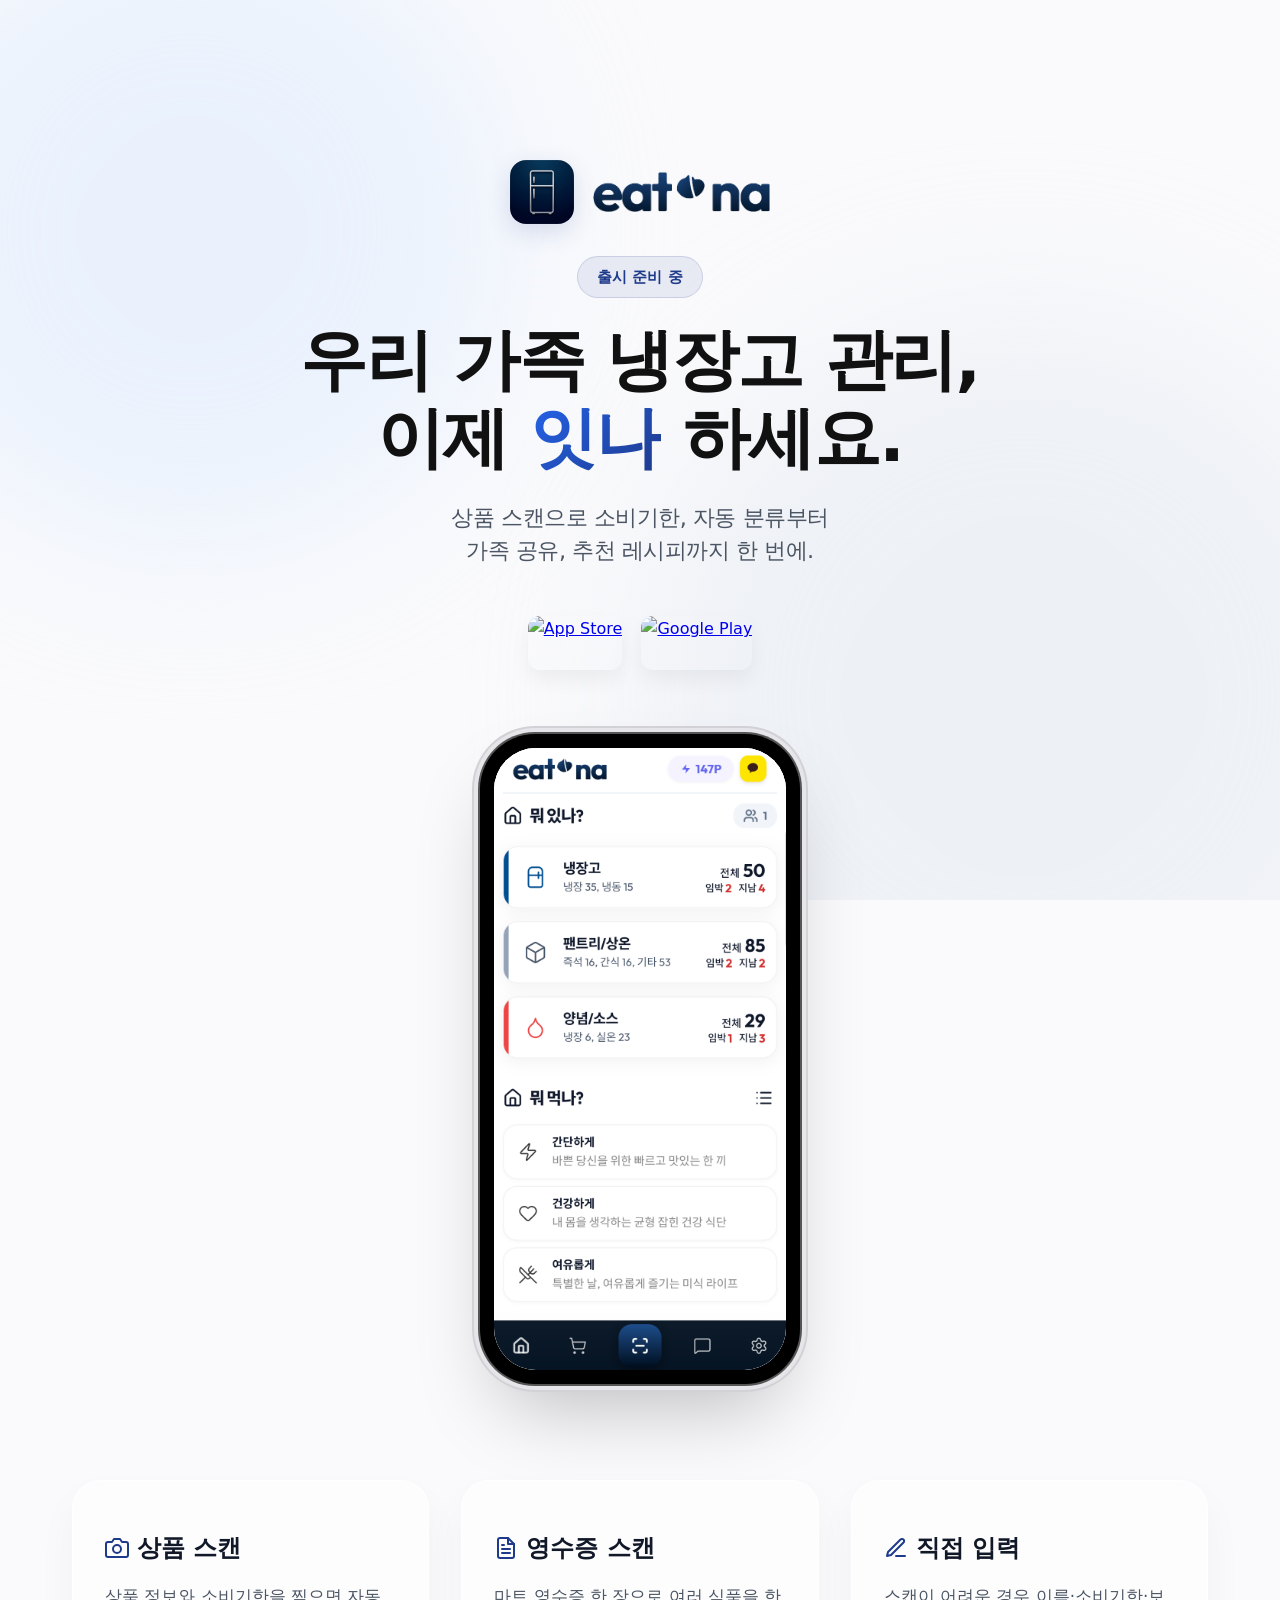
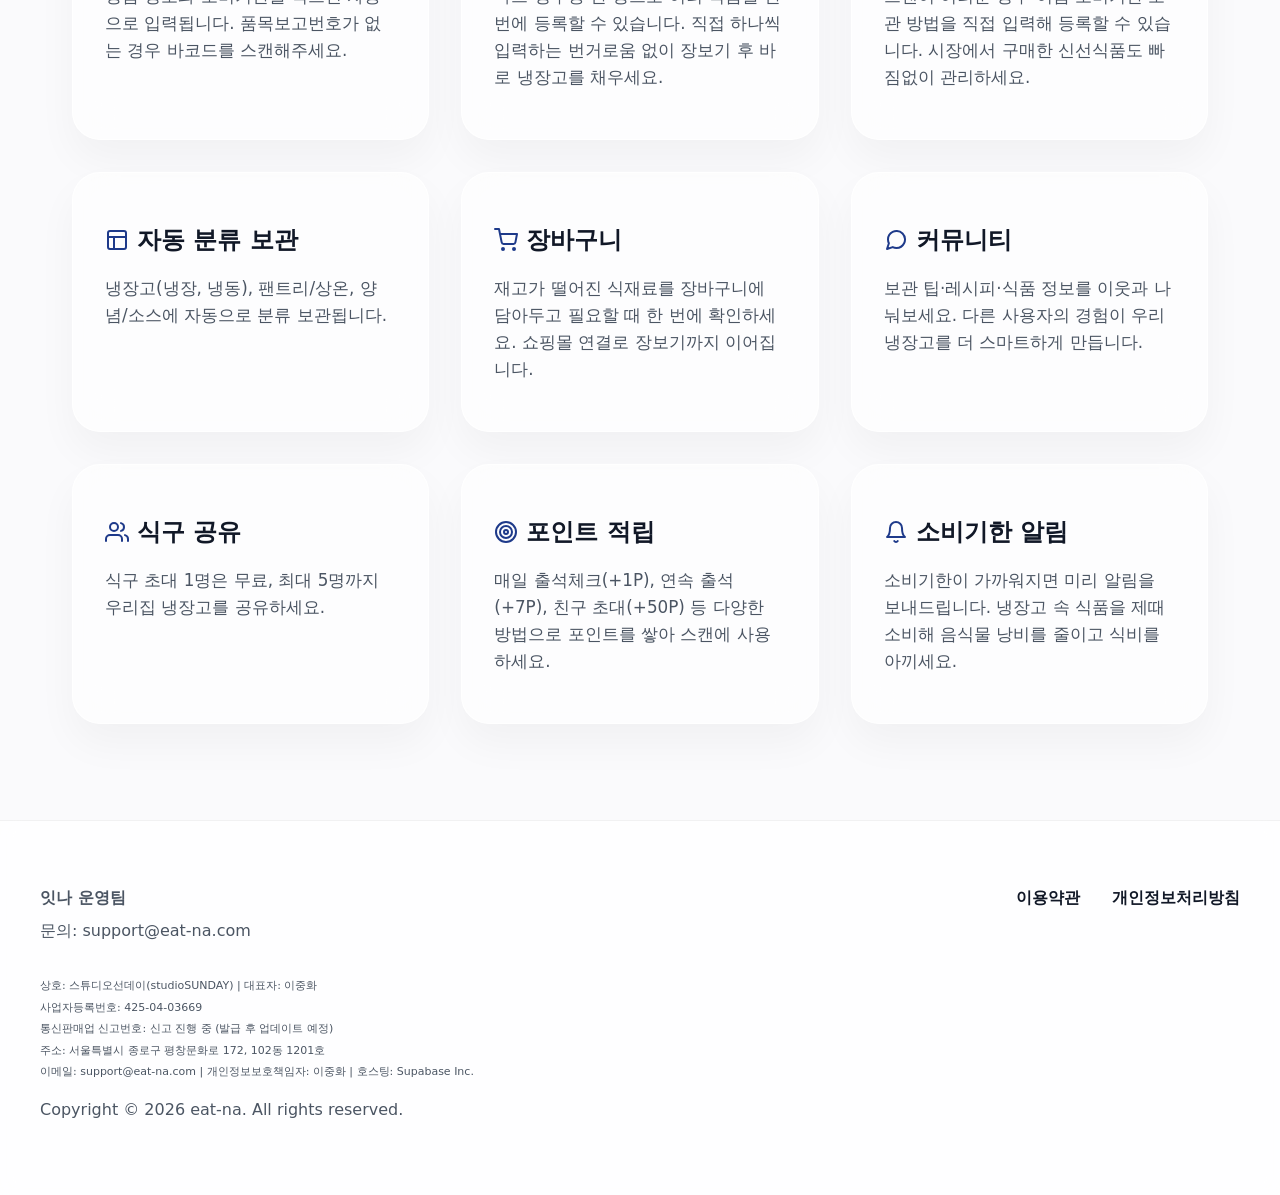
==== index.html @ ce077971 "fix: 포인트 적립 설명 문구 수정 (스캔에 사용하세요)" ====
<!DOCTYPE html>
<html lang="ko">
<head>
    <meta charset="UTF-8">
    <meta name="viewport" content="width=device-width, initial-scale=1.0">
    <title>잇나 (eat-na) - 스마트한 가족 냉장고</title>
    <link rel="stylesheet" href="style.css">
    <link href="https://cdn.jsdelivr.net/gh/orioncactus/pretendard@v1.3.8/dist/web/static/pretendard.css" rel="stylesheet">
</head>
<body>
    <!-- Animated background -->
    <div class="mesh-bg">
        <div class="blob blob-1"></div>
        <div class="blob blob-2"></div>
    </div>
    <main class="hero">
        <div class="hero-content">
            <div class="main-logo-container">
                <img src="assets/logo.png" alt="잇나 로고" class="main-logo">
                <img src="assets/logo_text.png" alt="eat-na" class="main-logo-text">
            </div>
            <span class="badge">출시 준비 중</span>
            <h1 class="title">우리 가족 냉장고 관리,<br>이제 <span class="highlight">잇나</span> 하세요.</h1>
            <p class="subtitle">상품 스캔으로 소비기한, 자동 분류부터<br>가족 공유, 추천 레시피까지 한 번에.</p>
            
            <div class="store-buttons">
                <a href="#" class="store-btn apple" onclick="alert('App Store 출시 준비 중입니다.')">
                    <img src="https://upload.wikimedia.org/wikipedia/commons/3/3c/Download_on_the_App_Store_Badge.svg" alt="App Store">
                </a>
                <a href="#" class="store-btn google" onclick="alert('Google Play 출시 준비 중입니다.')">
                    <img src="https://upload.wikimedia.org/wikipedia/commons/7/78/Google_Play_Store_badge_EN.svg" alt="Google Play">
                </a>
            </div>
        </div>

        <div class="hero-mockup">
            <div class="phone-frame">
                <div class="dynamic-island"></div>
                <div class="screen">
                    <!-- Carousel for intro images -->
                    <div class="carousel">
                        <div class="slide active">
                            <img src="assets/screen1.png" alt="홈페이지" class="mockup-img">
                        </div>
                        <div class="slide">
                            <img src="assets/screen2.png" alt="등록페이지" class="mockup-img">
                        </div>
                        <div class="slide">
                            <img src="assets/screen3.png" alt="일반스캔" class="mockup-img">
                        </div>
                        <div class="slide">
                            <img src="assets/screen4.png" alt="영수증스캔" class="mockup-img">
                        </div>
                        <div class="slide">
                            <img src="assets/screen5.png" alt="직접등록" class="mockup-img">
                        </div>
                        <div class="slide">
                            <img src="assets/screen6.png" alt="냉장고" class="mockup-img">
                        </div>
                        <div class="slide">
                            <img src="assets/screen7.png" alt="팬트리상온" class="mockup-img">
                        </div>
                        <div class="slide">
                            <img src="assets/screen8.png" alt="양념소스" class="mockup-img">
                        </div>
                        <div class="slide">
                            <img src="assets/screen9.png" alt="장바구니" class="mockup-img">
                        </div>
                        <div class="slide">
                            <img src="assets/screen10.png" alt="커뮤니티" class="mockup-img">
                        </div>
                        <div class="slide">
                            <img src="assets/screen11.png" alt="설정페이지" class="mockup-img">
                        </div>
                        <div class="slide">
                            <img src="assets/screen12.png" alt="포인트충전소" class="mockup-img">
                        </div>
                        <div class="slide">
                            <img src="assets/screen13.png" alt="식구공유" class="mockup-img">
                        </div>
                    </div>
                </div>
            </div>
        </div>
    </main>

    <section class="features">
        <!-- Row 1 -->
        <div class="feature-card">
            <h3><svg class="feature-icon" width="28" height="28" viewBox="0 0 24 24" fill="none" stroke="currentColor" stroke-width="2" stroke-linecap="round" stroke-linejoin="round"><path d="M23 19a2 2 0 0 1-2 2H3a2 2 0 0 1-2-2V8a2 2 0 0 1 2-2h4l2-3h6l2 3h4a2 2 0 0 1 2 2z"/><circle cx="12" cy="13" r="4"/></svg> 상품 스캔</h3>
            <p>상품 정보와 소비기한을 찍으면 자동으로 입력됩니다. 품목보고번호가 없는 경우 바코드를 스캔해주세요.</p>
        </div>
        <div class="feature-card">
            <h3><svg class="feature-icon" width="28" height="28" viewBox="0 0 24 24" fill="none" stroke="currentColor" stroke-width="2" stroke-linecap="round" stroke-linejoin="round"><path d="M14 2H6a2 2 0 0 0-2 2v16a2 2 0 0 0 2 2h12a2 2 0 0 0 2-2V8z"/><polyline points="14 2 14 8 20 8"/><line x1="16" y1="13" x2="8" y2="13"/><line x1="16" y1="17" x2="8" y2="17"/><polyline points="10 9 9 9 8 9"/></svg> 영수증 스캔</h3>
            <p>마트 영수증 한 장으로 여러 식품을 한 번에 등록할 수 있습니다. 직접 하나씩 입력하는 번거로움 없이 장보기 후 바로 냉장고를 채우세요.</p>
        </div>
        <div class="feature-card">
            <h3><svg class="feature-icon" width="28" height="28" viewBox="0 0 24 24" fill="none" stroke="currentColor" stroke-width="2" stroke-linecap="round" stroke-linejoin="round"><path d="M12 20h9"/><path d="M16.5 3.5a2.121 2.121 0 0 1 3 3L7 19l-4 1 1-4L16.5 3.5z"/></svg> 직접 입력</h3>
            <p>스캔이 어려운 경우 이름·소비기한·보관 방법을 직접 입력해 등록할 수 있습니다. 시장에서 구매한 신선식품도 빠짐없이 관리하세요.</p>
        </div>
        <!-- Row 2 -->
        <div class="feature-card">
            <h3><svg class="feature-icon" width="28" height="28" viewBox="0 0 24 24" fill="none" stroke="currentColor" stroke-width="2" stroke-linecap="round" stroke-linejoin="round"><rect x="3" y="3" width="18" height="18" rx="2" ry="2"/><line x1="3" y1="9" x2="21" y2="9"/><line x1="9" y1="21" x2="9" y2="9"/></svg> 자동 분류 보관</h3>
            <p>냉장고(냉장, 냉동), 팬트리/상온, 양념/소스에 자동으로 분류 보관됩니다.</p>
        </div>
        <div class="feature-card">
            <h3><svg class="feature-icon" width="28" height="28" viewBox="0 0 24 24" fill="none" stroke="currentColor" stroke-width="2" stroke-linecap="round" stroke-linejoin="round"><circle cx="9" cy="21" r="1"/><circle cx="20" cy="21" r="1"/><path d="M1 1h4l2.68 13.39a2 2 0 0 0 2 1.61h9.72a2 2 0 0 0 2-1.61L23 6H6"/></svg> 장바구니</h3>
            <p>재고가 떨어진 식재료를 장바구니에 담아두고 필요할 때 한 번에 확인하세요. 쇼핑몰 연결로 장보기까지 이어집니다.</p>
        </div>
        <div class="feature-card">
            <h3><svg class="feature-icon" width="28" height="28" viewBox="0 0 24 24" fill="none" stroke="currentColor" stroke-width="2" stroke-linecap="round" stroke-linejoin="round"><path d="M21 11.5a8.38 8.38 0 0 1-.9 3.8 8.5 8.5 0 0 1-7.6 4.7 8.38 8.38 0 0 1-3.8-.9L3 21l1.9-5.7a8.38 8.38 0 0 1-.9-3.8 8.5 8.5 0 0 1 4.7-7.6 8.38 8.38 0 0 1 3.8-.9h.5a8.48 8.48 0 0 1 8 8v.5z"/></svg> 커뮤니티</h3>
            <p>보관 팁·레시피·식품 정보를 이웃과 나눠보세요. 다른 사용자의 경험이 우리 냉장고를 더 스마트하게 만듭니다.</p>
        </div>
        <!-- Row 3 -->
        <div class="feature-card">
            <h3><svg class="feature-icon" width="28" height="28" viewBox="0 0 24 24" fill="none" stroke="currentColor" stroke-width="2" stroke-linecap="round" stroke-linejoin="round"><path d="M17 21v-2a4 4 0 0 0-4-4H5a4 4 0 0 0-4 4v2"/><circle cx="9" cy="7" r="4"/><path d="M23 21v-2a4 4 0 0 0-3-3.87"/><path d="M16 3.13a4 4 0 0 1 0 7.75"/></svg> 식구 공유</h3>
            <p>식구 초대 1명은 무료, 최대 5명까지 우리집 냉장고를 공유하세요.</p>
        </div>
        <div class="feature-card">
            <h3><svg class="feature-icon" width="28" height="28" viewBox="0 0 24 24" fill="none" stroke="currentColor" stroke-width="2" stroke-linecap="round" stroke-linejoin="round"><circle cx="12" cy="12" r="10"/><circle cx="12" cy="12" r="6"/><circle cx="12" cy="12" r="2"/></svg> 포인트 적립</h3>
            <p>매일 출석체크(+1P), 연속 출석(+7P), 친구 초대(+50P) 등 다양한 방법으로 포인트를 쌓아 스캔에 사용하세요.</p>
        </div>
        <div class="feature-card">
            <h3><svg class="feature-icon" width="28" height="28" viewBox="0 0 24 24" fill="none" stroke="currentColor" stroke-width="2" stroke-linecap="round" stroke-linejoin="round"><path d="M18 8A6 6 0 0 0 6 8c0 7-3 9-3 9h18s-3-2-3-9"/><path d="M13.73 21a2 2 0 0 1-3.46 0"/></svg> 소비기한 알림</h3>
            <p>소비기한이 가까워지면 미리 알림을 보내드립니다. 냉장고 속 식품을 제때 소비해 음식물 낭비를 줄이고 식비를 아끼세요.</p>
        </div>
    </section>


    <footer class="footer">
        <div class="footer-content">
            <div class="footer-info">
                <p><strong>잇나 운영팀</strong></p>
                <p>문의: support@eat-na.com</p>
                <div style="margin-top: 16px; padding-top: 16px; border-top: 1px solid rgba(255,255,255,0.1); font-size: 11px; color: #94a3b8; line-height: 1.6;">
                    <p style="margin: 0 0 4px 0;">상호: 스튜디오선데이(studioSUNDAY) | 대표자: 이중화</p>
                    <p style="margin: 0 0 4px 0;">사업자등록번호: 425-04-03669</p>
                    <!-- TODO_TONGSIN_PANMAE: 통신판매업 신고번호 발급 후 교체 -->
                    <p style="margin: 0 0 4px 0;">통신판매업 신고번호: 신고 진행 중 (발급 후 업데이트 예정)</p>
                    <p style="margin: 0 0 4px 0;">주소: 서울특별시 종로구 평창문화로 172, 102동 1201호</p>
                    <p style="margin: 0;">이메일: support@eat-na.com | 개인정보보호책임자: 이중화 | 호스팅: Supabase Inc.</p>
                </div>
                <p style="margin-top: 16px;">Copyright © 2026 eat-na. All rights reserved.</p>
            </div>
            <div class="footer-links">
                <a href="terms.html">이용약관</a>
                <a href="privacy.html">개인정보처리방침</a>
            </div>
        </div>
    </footer>

    <script>
        // Simple Carousel Logic
        let currentSlide = 0;
        const slides = document.querySelectorAll('.slide');
        
        setInterval(() => {
            slides[currentSlide].classList.remove('active');
            currentSlide = (currentSlide + 1) % slides.length;
            slides[currentSlide].classList.add('active');
        }, 2500);
    </script>
</body>
</html>
---- style.css ----
:root {
    --primary-color: #1E3A8A;
    --primary-gradient: linear-gradient(135deg, #2563EB 0%, #1E3A8A 100%);
    --bg-main: #FAFAFC;
    --text-main: #111827;
    --text-sub: #4B5563;
    --glass-bg: rgba(255, 255, 255, 0.6);
    --glass-border: rgba(255, 255, 255, 0.8);
    --shadow-soft: 0 20px 40px rgba(0, 0, 0, 0.04);
}

* {
    margin: 0;
    padding: 0;
    box-sizing: border-box;
    font-family: 'Pretendard', -apple-system, BlinkMacSystemFont, system-ui, Roboto, sans-serif;
}

body {
    background-color: var(--bg-main);
    color: var(--text-main);
    line-height: 1.6;
    overflow-x: hidden;
}

/* Animated Background Mesh */
.mesh-bg {
    position: fixed;
    top: 0; left: 0; width: 100vw; height: 100vh;
    z-index: -1;
    overflow: hidden;
    background: #FAFAFC;
}
.mesh-bg .blob {
    position: absolute;
    filter: blur(80px);
    opacity: 0.5;
    border-radius: 50%;
    animation: float 10s infinite alternate;
}
.blob-1 { top: -10%; left: -10%; width: 50vw; height: 50vw; background: #DBEAFE; }
.blob-2 { bottom: -20%; right: -10%; width: 60vw; height: 60vw; background: #E2E8F0; animation-delay: -5s; }

@keyframes float {
    0% { transform: translate(0, 0) scale(1); }
    100% { transform: translate(5%, 5%) scale(1.1); }
}

/* Navbar */
.navbar {
    position: absolute;
    top: 2rem;
    left: 2rem;
    z-index: 100;
    display: flex;
    align-items: center;
}
.logo-container {
    display: flex;
    align-items: center;
    gap: 0.8rem;
    max-width: 1200px;
    margin: 0 auto;
}
.logo {
    height: 36px;
    border-radius: 10px;
    box-shadow: 0 4px 12px rgba(30, 58, 138, 0.2);
}
.logo-text-img {
    height: 24px;
    object-fit: contain;
}

/* Main Centered Logo */
.main-logo-container {
    display: flex;
    align-items: center;
    gap: 1.2rem;
    margin-bottom: 2rem;
}
.main-logo {
    height: 64px;
    border-radius: 16px;
    box-shadow: 0 8px 24px rgba(30, 58, 138, 0.15);
}
.main-logo-text {
    height: 40px;
    object-fit: contain;
}

/* Document Pages (Terms, Privacy) */
.doc-container {
    max-width: 800px;
    margin: 6rem auto 3rem;
    padding: 2rem 2.5rem;
    background: #fff;
    border-radius: 24px;
    box-shadow: 0 10px 30px rgba(0, 0, 0, 0.05);
}
.doc-container h1 {
    font-size: 1.8rem;
    margin-bottom: 1rem;
    padding-bottom: 0.6rem;
    border-bottom: 2px solid var(--bg-main);
    color: var(--text-main);
}
.doc-content {
    color: var(--text-sub);
    font-size: 0.95rem;
    line-height: 1.65;
}
.doc-heading {
    font-size: 1.05rem;
    font-weight: 700;
    color: var(--text-main);
    margin-top: 1.2rem;
    margin-bottom: 0.15rem;
}
.doc-line {
    margin: 0.05rem 0;
    line-height: 1.65;
}

/* Hero Section */
.hero {
    max-width: 1200px;
    margin: 10rem auto 6rem;
    padding: 0 2rem;
    display: flex;
    flex-direction: column;
    align-items: center;
    text-align: center;
    gap: 4rem;
}
.hero-content {
    flex: none;
    display: flex;
    flex-direction: column;
    align-items: center;
    animation: slideUpFade 1s cubic-bezier(0.16, 1, 0.3, 1) forwards;
}

.badge {
    background: rgba(30, 58, 138, 0.08);
    color: var(--primary-color);
    padding: 0.5rem 1.2rem;
    border-radius: 30px;
    font-size: 0.95rem;
    font-weight: 700;
    display: inline-block;
    margin-bottom: 1.5rem;
    border: 1px solid rgba(30, 58, 138, 0.15);
}

.title {
    font-size: 4.2rem;
    font-weight: 800;
    line-height: 1.15;
    margin-bottom: 1.5rem;
    letter-spacing: -1.5px;
    color: #111;
    word-break: keep-all;
}

.highlight {
    background: var(--primary-gradient);
    -webkit-background-clip: text;
    -webkit-text-fill-color: transparent;
}

.subtitle {
    font-size: 1.4rem;
    color: var(--text-sub);
    margin-bottom: 3rem;
    line-height: 1.5;
    font-weight: 500;
    letter-spacing: -0.5px;
}

.store-buttons {
    display: flex;
    justify-content: center;
    gap: 1.2rem;
}
.store-btn {
    transition: all 0.3s cubic-bezier(0.16, 1, 0.3, 1);
    border-radius: 12px;
    overflow: hidden;
    box-shadow: 0 10px 20px rgba(0,0,0,0.05);
}
.store-btn img {
    height: 54px;
    display: block;
}
.store-btn:hover {
    transform: translateY(-4px);
    box-shadow: 0 15px 30px rgba(0,0,0,0.1);
}

/* Premium Phone Mockup */
.hero-mockup {
    flex: none;
    display: flex;
    justify-content: center;
    animation: slideUpFade 1.2s cubic-bezier(0.16, 1, 0.3, 1) forwards;
}

.phone-frame {
    width: 320px;
    height: 650px;
    background: #000;
    border-radius: 55px;
    padding: 14px;
    position: relative;
    box-shadow: 
        0 0 0 2px #555,
        0 0 0 6px #e5e5ea,
        0 0 0 8px #d1d1d6,
        0 40px 80px -20px rgba(0, 0, 0, 0.25);
    transition: transform 0.5s ease;
}
.phone-frame:hover {
    transform: scale(1.02);
}

.dynamic-island {
    display: none;
    position: absolute;
    top: 24px;
    left: 50%;
    transform: translateX(-50%);
    width: 100px;
    height: 30px;
    background: #000;
    border-radius: 20px;
    z-index: 20;
}

.screen {
    width: 100%;
    height: 100%;
    background: #fff;
    border-radius: 42px;
    overflow: hidden;
    position: relative;
}

.carousel {
    width: 100%;
    height: 100%;
    position: relative;
}

.slide {
    position: absolute;
    top: 0;
    left: 0;
    width: 100%;
    height: 100%;
    opacity: 0;
    transform: scale(1.05);
    transition: opacity 0.8s ease, transform 0.8s ease;
    background: #fff;
}
.slide.active {
    opacity: 1;
    transform: scale(1);
}
.mockup-img {
    width: 100%;
    height: 100%;
    object-fit: cover;
    object-position: top;
}

/* Features */
.features {
    max-width: 1200px;
    margin: 6rem auto;
    padding: 0 2rem;
    display: grid;
    grid-template-columns: repeat(3, 1fr);
    gap: 2rem;
}
.feature-card {
    background: var(--glass-bg);
    backdrop-filter: blur(20px);
    -webkit-backdrop-filter: blur(20px);
    border: 1px solid var(--glass-border);
    padding: 3rem 2rem;
    border-radius: 28px;
    box-shadow: var(--shadow-soft);
    transition: all 0.4s cubic-bezier(0.16, 1, 0.3, 1);
}
.feature-card:hover {
    transform: translateY(-8px);
    box-shadow: 0 30px 60px rgba(0,0,0,0.08);
    background: rgba(255, 255, 255, 0.9);
}
.feature-card h3 {
    font-size: 1.5rem;
    margin-bottom: 1rem;
    color: var(--text-main);
    font-weight: 700;
    display: flex;
    align-items: center;
    gap: 0.5rem;
}
.feature-icon {
    width: 24px;
    height: 24px;
    color: var(--primary-color);
}
.feature-card p {
    color: var(--text-sub);
    font-size: 1.05rem;
}

/* Footer */
.footer {
    background: rgba(255, 255, 255, 0.8);
    backdrop-filter: blur(10px);
    padding: 4rem 2rem;
    border-top: 1px solid rgba(0,0,0,0.05);
}
.footer-content {
    max-width: 1200px;
    margin: 0 auto;
    display: flex;
    justify-content: space-between;
    align-items: flex-start;
}
.footer-info p {
    color: var(--text-sub);
    margin-bottom: 0.5rem;
}
.footer-links {
    display: flex;
    gap: 2rem;
}
.footer-links a {
    color: var(--text-main);
    text-decoration: none;
    font-weight: 600;
    transition: color 0.2s;
}
.footer-links a:hover { color: var(--primary-color); }

@keyframes slideUpFade {
    0% { opacity: 0; transform: translateY(40px); }
    100% { opacity: 1; transform: translateY(0); }
}

@media (max-width: 900px) {
    .hero { margin-top: 8rem; gap: 3rem; }
    .title { font-size: 3rem; }
    .features { grid-template-columns: 1fr; }
    .footer-content { flex-direction: column; gap: 2rem; }
}
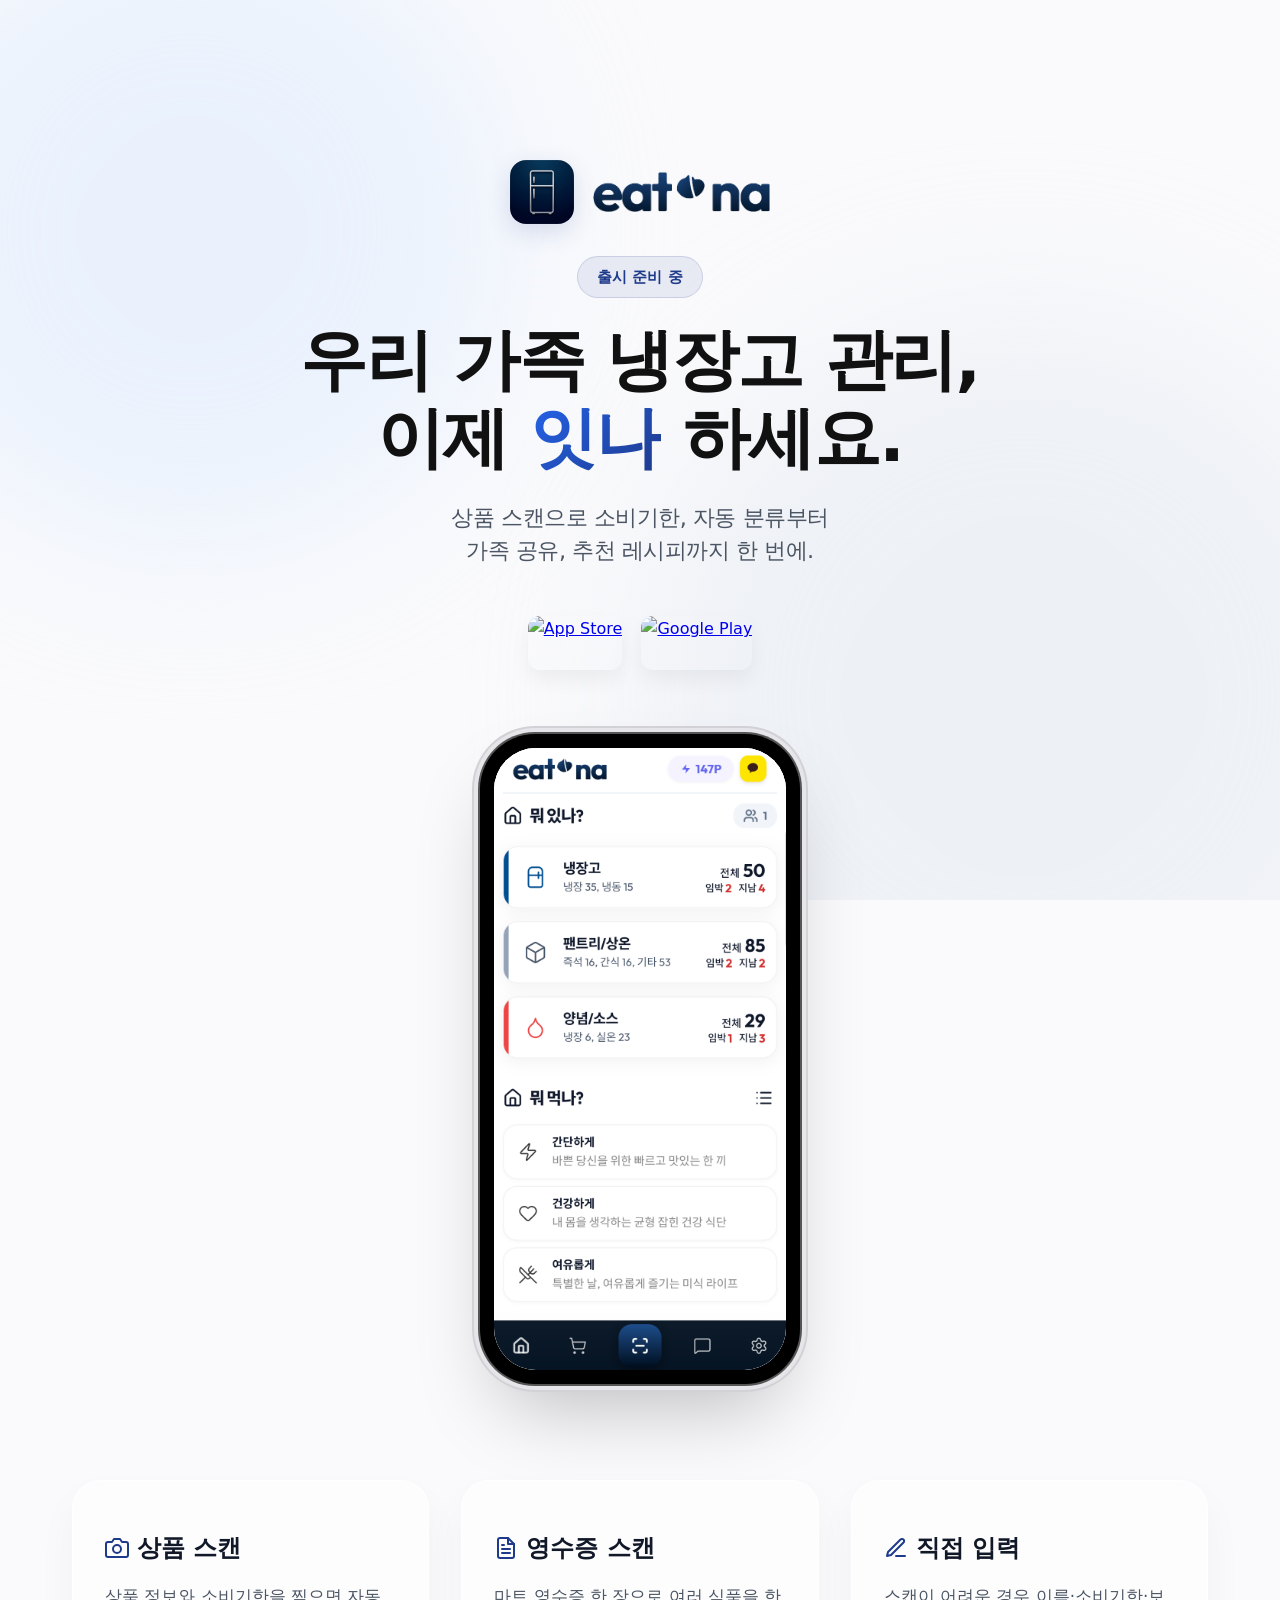
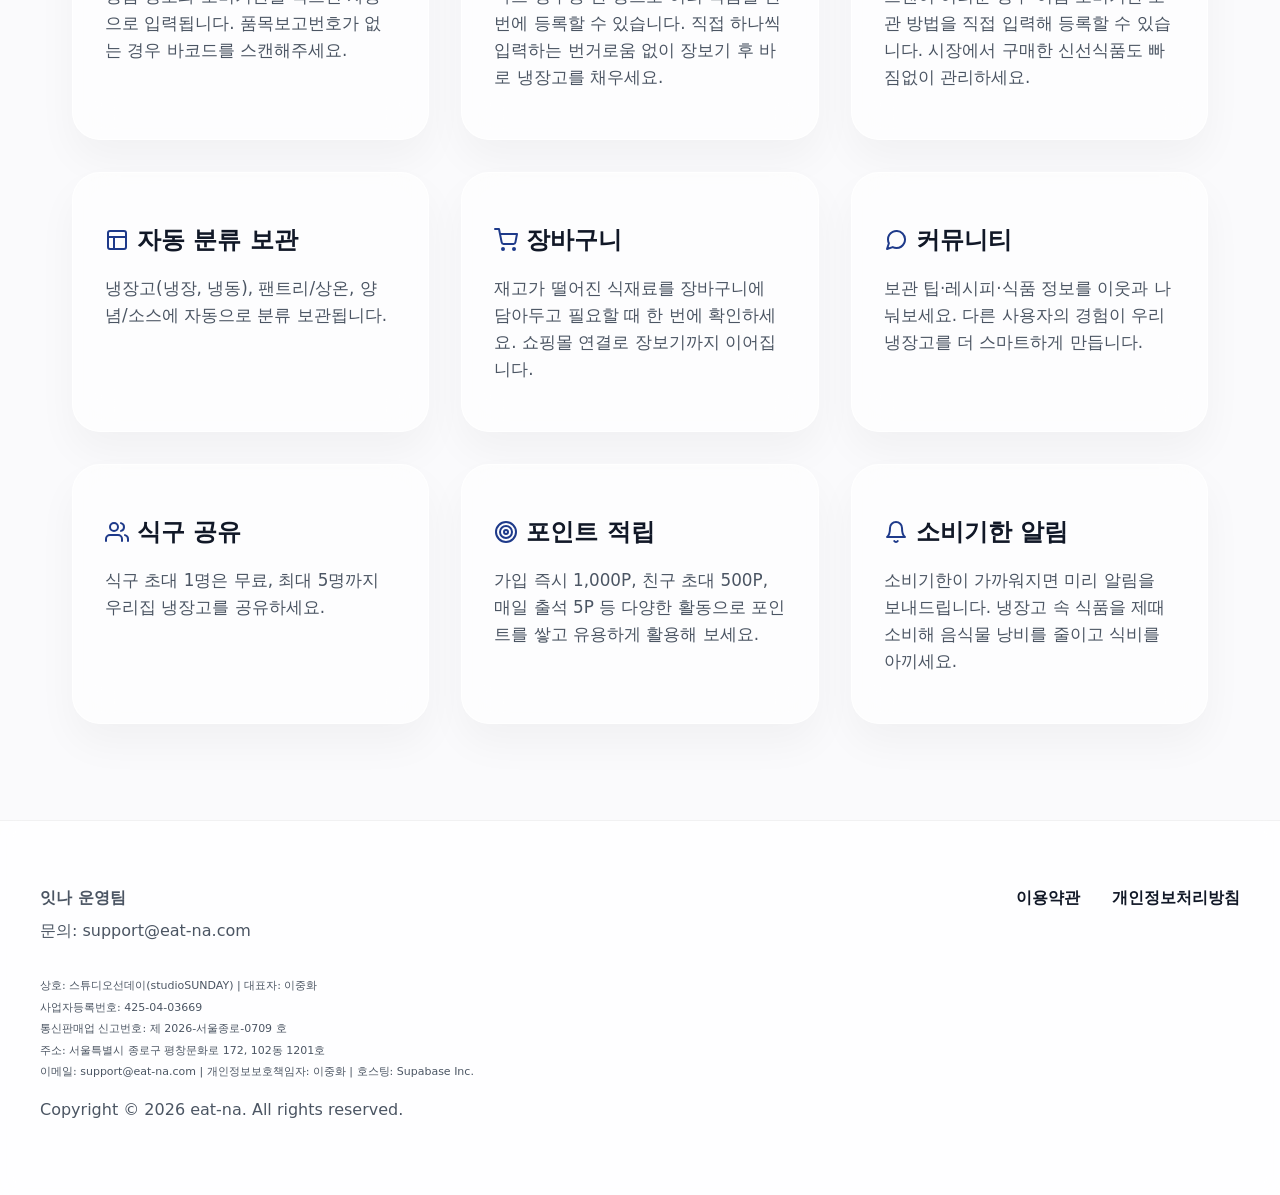
==== commit f1993b70: "chore: Update Mail Order Business Registration Number" ====
--- a/index.html
+++ b/index.html
@@ -118,7 +118,7 @@
         </div>
         <div class="feature-card">
             <h3><svg class="feature-icon" width="28" height="28" viewBox="0 0 24 24" fill="none" stroke="currentColor" stroke-width="2" stroke-linecap="round" stroke-linejoin="round"><circle cx="12" cy="12" r="10"/><circle cx="12" cy="12" r="6"/><circle cx="12" cy="12" r="2"/></svg> 포인트 적립</h3>
-            <p>매일 출석체크(+1P), 연속 출석(+7P), 친구 초대(+50P) 등 다양한 방법으로 포인트를 쌓아 스캔에 사용하세요.</p>
+            <p>가입 즉시 1,000P, 친구 초대 500P, 매일 출석 5P 등 다양한 활동으로 포인트를 쌓고 유용하게 활용해 보세요.</p>
         </div>
         <div class="feature-card">
             <h3><svg class="feature-icon" width="28" height="28" viewBox="0 0 24 24" fill="none" stroke="currentColor" stroke-width="2" stroke-linecap="round" stroke-linejoin="round"><path d="M18 8A6 6 0 0 0 6 8c0 7-3 9-3 9h18s-3-2-3-9"/><path d="M13.73 21a2 2 0 0 1-3.46 0"/></svg> 소비기한 알림</h3>
@@ -135,8 +135,7 @@
                 <div style="margin-top: 16px; padding-top: 16px; border-top: 1px solid rgba(255,255,255,0.1); font-size: 11px; color: #94a3b8; line-height: 1.6;">
                     <p style="margin: 0 0 4px 0;">상호: 스튜디오선데이(studioSUNDAY) | 대표자: 이중화</p>
                     <p style="margin: 0 0 4px 0;">사업자등록번호: 425-04-03669</p>
-                    <!-- TODO_TONGSIN_PANMAE: 통신판매업 신고번호 발급 후 교체 -->
-                    <p style="margin: 0 0 4px 0;">통신판매업 신고번호: 신고 진행 중 (발급 후 업데이트 예정)</p>
+                    <p style="margin: 0 0 4px 0;">통신판매업 신고번호: 제 2026-서울종로-0709 호</p>
                     <p style="margin: 0 0 4px 0;">주소: 서울특별시 종로구 평창문화로 172, 102동 1201호</p>
                     <p style="margin: 0;">이메일: support@eat-na.com | 개인정보보호책임자: 이중화 | 호스팅: Supabase Inc.</p>
                 </div>
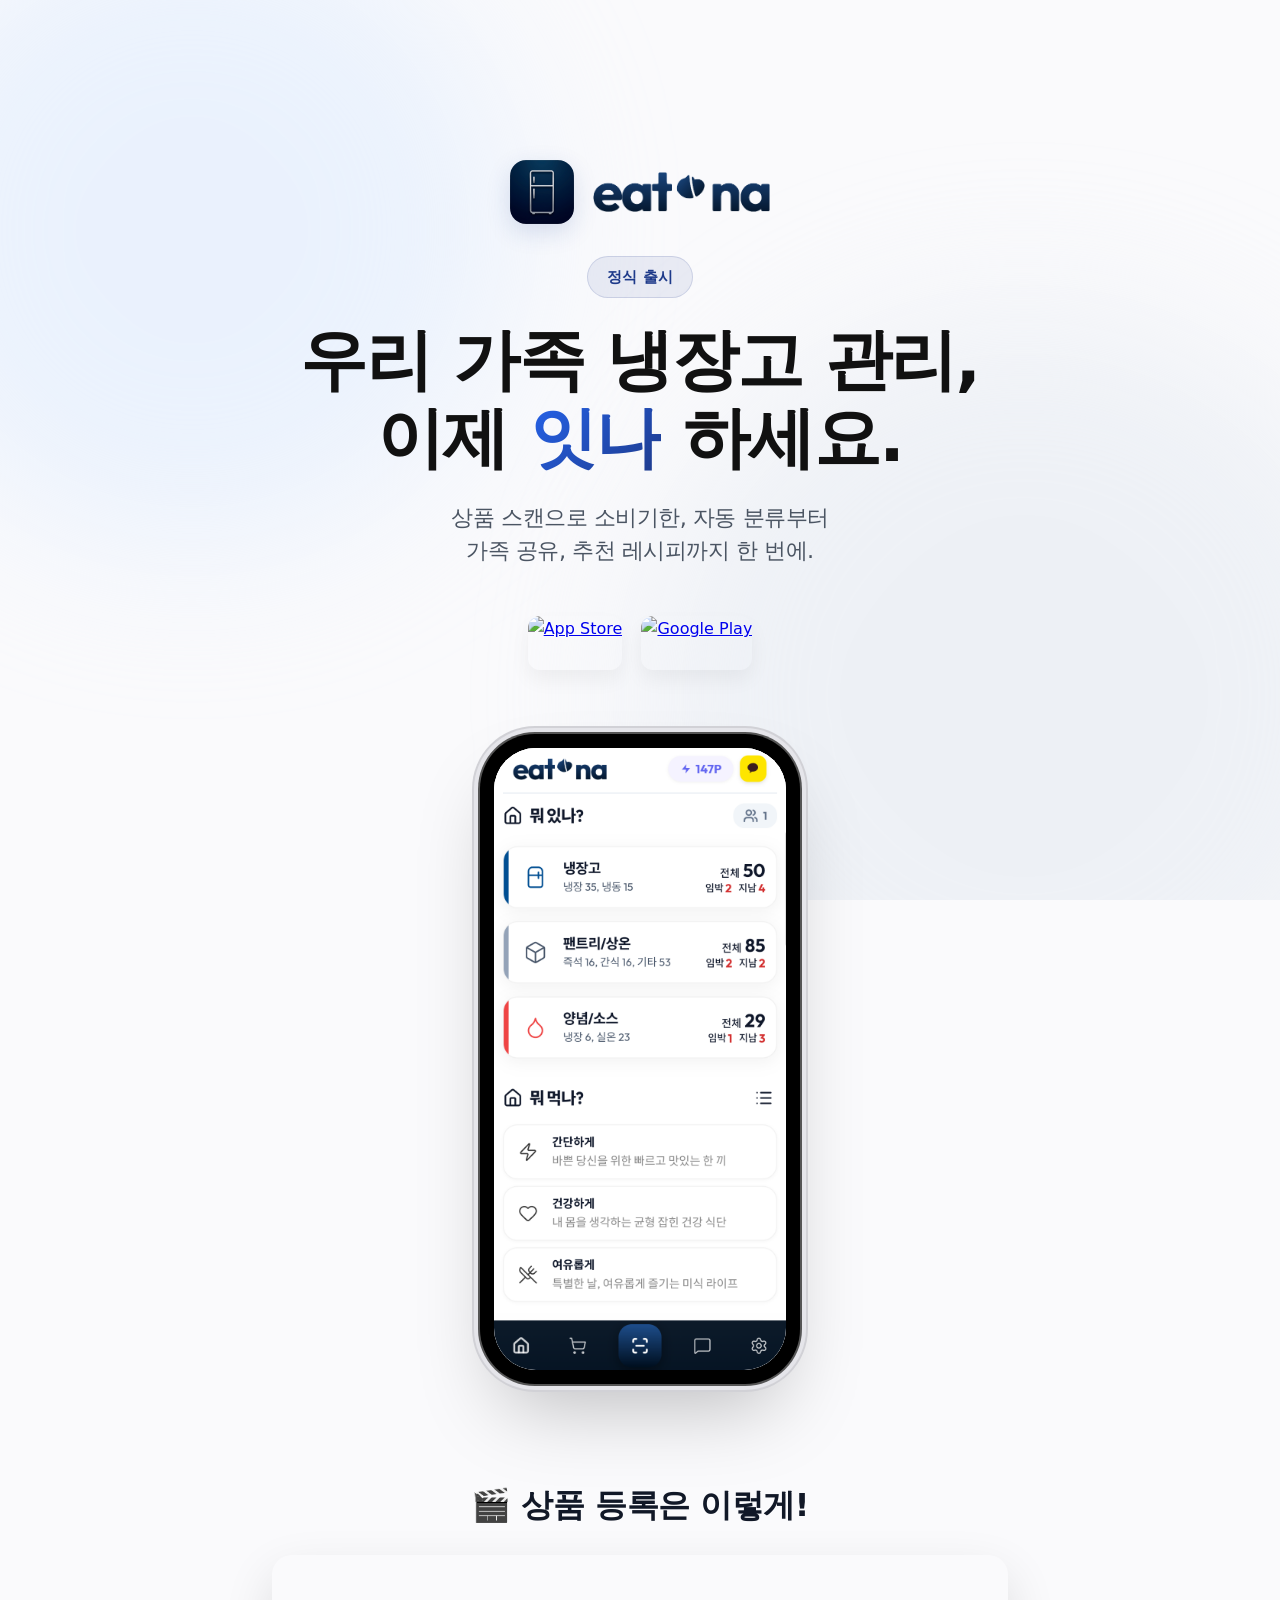
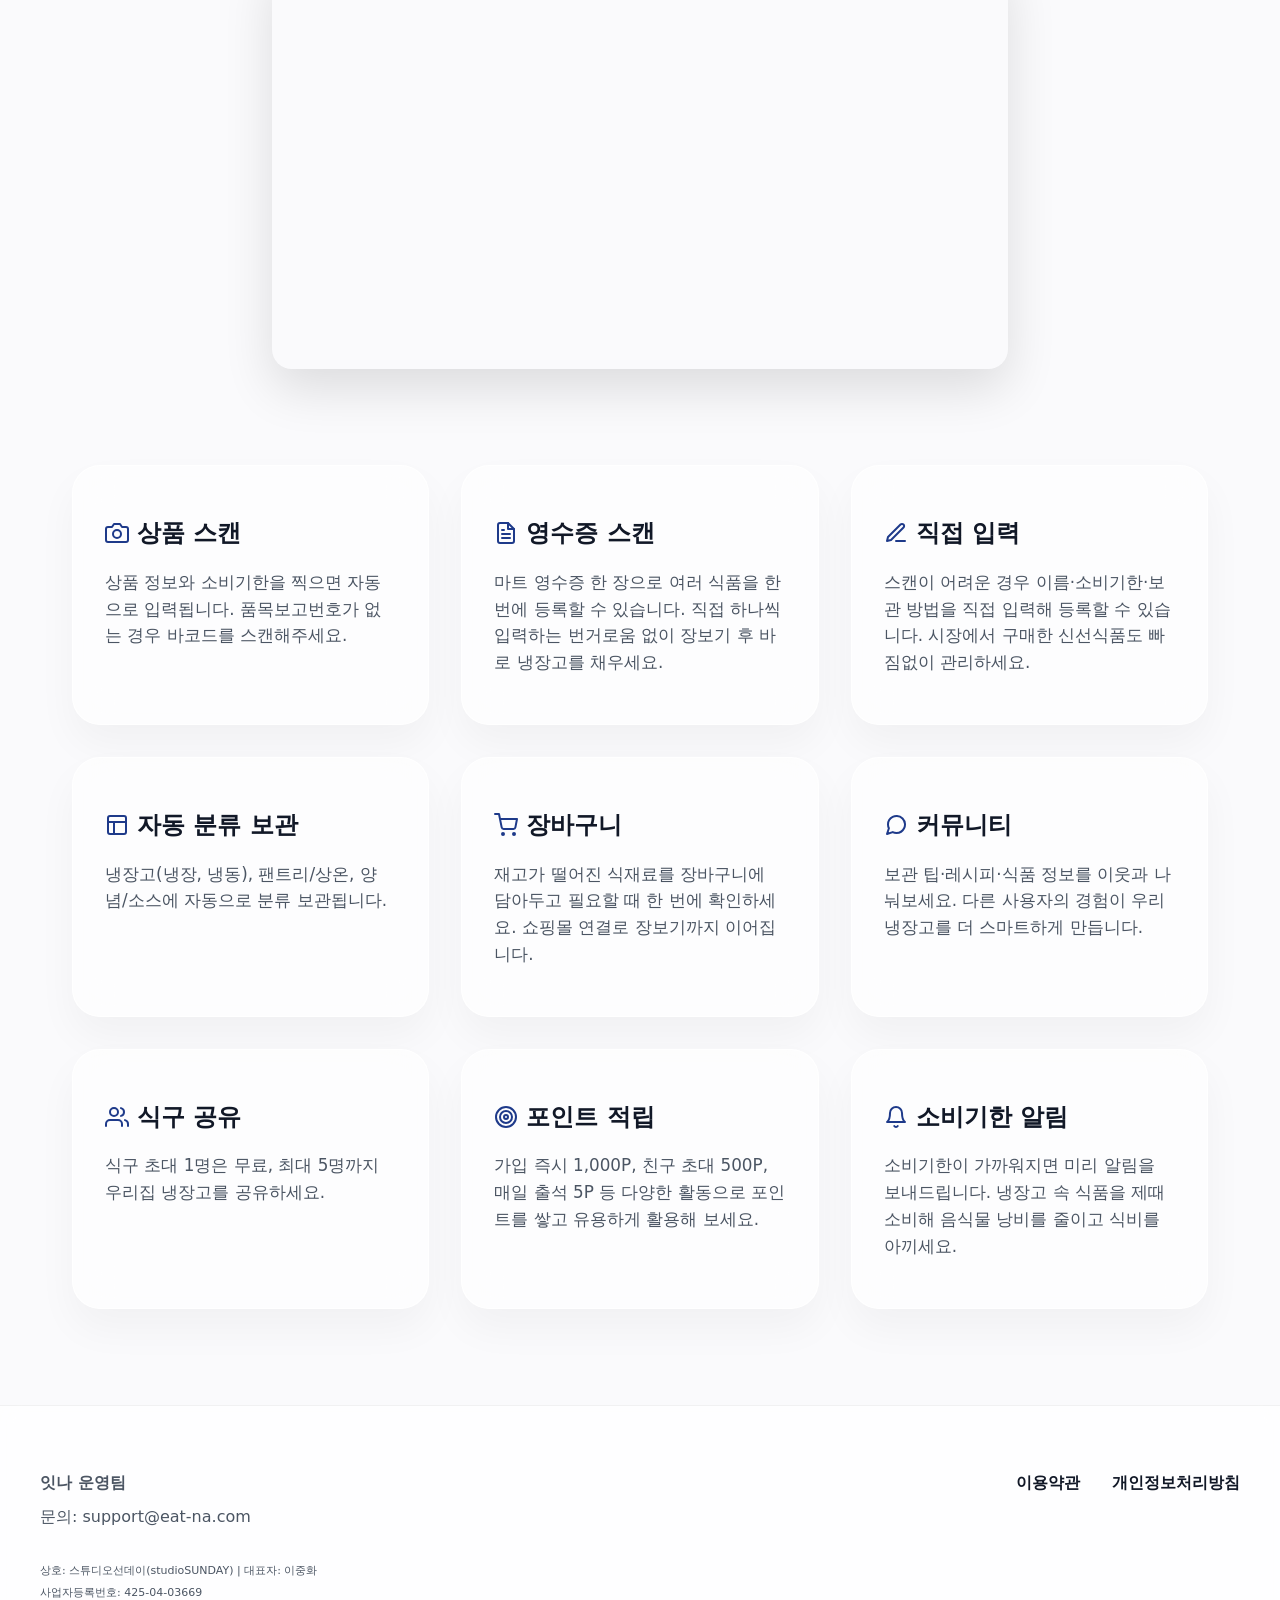
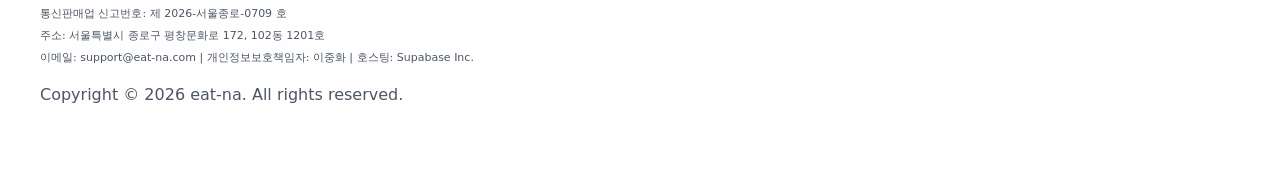
==== commit 34e42d42: "정식 출시 반영: 배지 변경, 스토어 링크 연결, 유튜브 영상 섹션 추가" ====
--- a/index.html
+++ b/index.html
@@ -19,15 +19,15 @@
                 <img src="assets/logo.png" alt="잇나 로고" class="main-logo">
                 <img src="assets/logo_text.png" alt="eat-na" class="main-logo-text">
             </div>
-            <span class="badge">출시 준비 중</span>
+            <span class="badge">정식 출시</span>
             <h1 class="title">우리 가족 냉장고 관리,<br>이제 <span class="highlight">잇나</span> 하세요.</h1>
             <p class="subtitle">상품 스캔으로 소비기한, 자동 분류부터<br>가족 공유, 추천 레시피까지 한 번에.</p>
             
             <div class="store-buttons">
-                <a href="#" class="store-btn apple" onclick="alert('App Store 출시 준비 중입니다.')">
+                <a href="https://apps.apple.com/app/%EC%9E%87%EB%82%98-eat-na/id6766769333" class="store-btn apple" target="_blank">
                     <img src="https://upload.wikimedia.org/wikipedia/commons/3/3c/Download_on_the_App_Store_Badge.svg" alt="App Store">
                 </a>
-                <a href="#" class="store-btn google" onclick="alert('Google Play 출시 준비 중입니다.')">
+                <a href="https://play.google.com/store/apps/details?id=com.studiosunday.eatna" class="store-btn google" target="_blank">
                     <img src="https://upload.wikimedia.org/wikipedia/commons/7/78/Google_Play_Store_badge_EN.svg" alt="Google Play">
                 </a>
             </div>
@@ -83,6 +83,13 @@
             </div>
         </div>
     </main>
+
+    <section class="video-section">
+        <h2 class="video-title">🎬 상품 등록은 이렇게!</h2>
+        <div class="video-wrapper">
+            <iframe src="https://www.youtube.com/embed/-f9JmHR--2c?rel=0" title="잇나 상품등록방법" frameborder="0" allow="accelerometer; autoplay; clipboard-write; encrypted-media; gyroscope; picture-in-picture" allowfullscreen></iframe>
+        </div>
+    </section>
 
     <section class="features">
         <!-- Row 1 -->
--- a/style.css
+++ b/style.css
@@ -267,11 +267,42 @@
     opacity: 1;
     transform: scale(1);
 }
-.mockup-img {
+.mockup-img, .mockup-video {
     width: 100%;
     height: 100%;
     object-fit: cover;
     object-position: top;
+}
+
+/* Video Section */
+.video-section {
+    max-width: 800px;
+    margin: 0 auto 2rem;
+    padding: 0 2rem;
+    text-align: center;
+}
+.video-title {
+    font-size: 2rem;
+    font-weight: 800;
+    color: var(--text-main);
+    margin-bottom: 1.5rem;
+    letter-spacing: -0.5px;
+}
+.video-wrapper {
+    position: relative;
+    padding-bottom: 56.25%; /* 16:9 ratio */
+    height: 0;
+    overflow: hidden;
+    border-radius: 20px;
+    box-shadow: 0 20px 50px rgba(0, 0, 0, 0.12);
+}
+.video-wrapper iframe {
+    position: absolute;
+    top: 0;
+    left: 0;
+    width: 100%;
+    height: 100%;
+    border-radius: 20px;
 }
 
 /* Features */
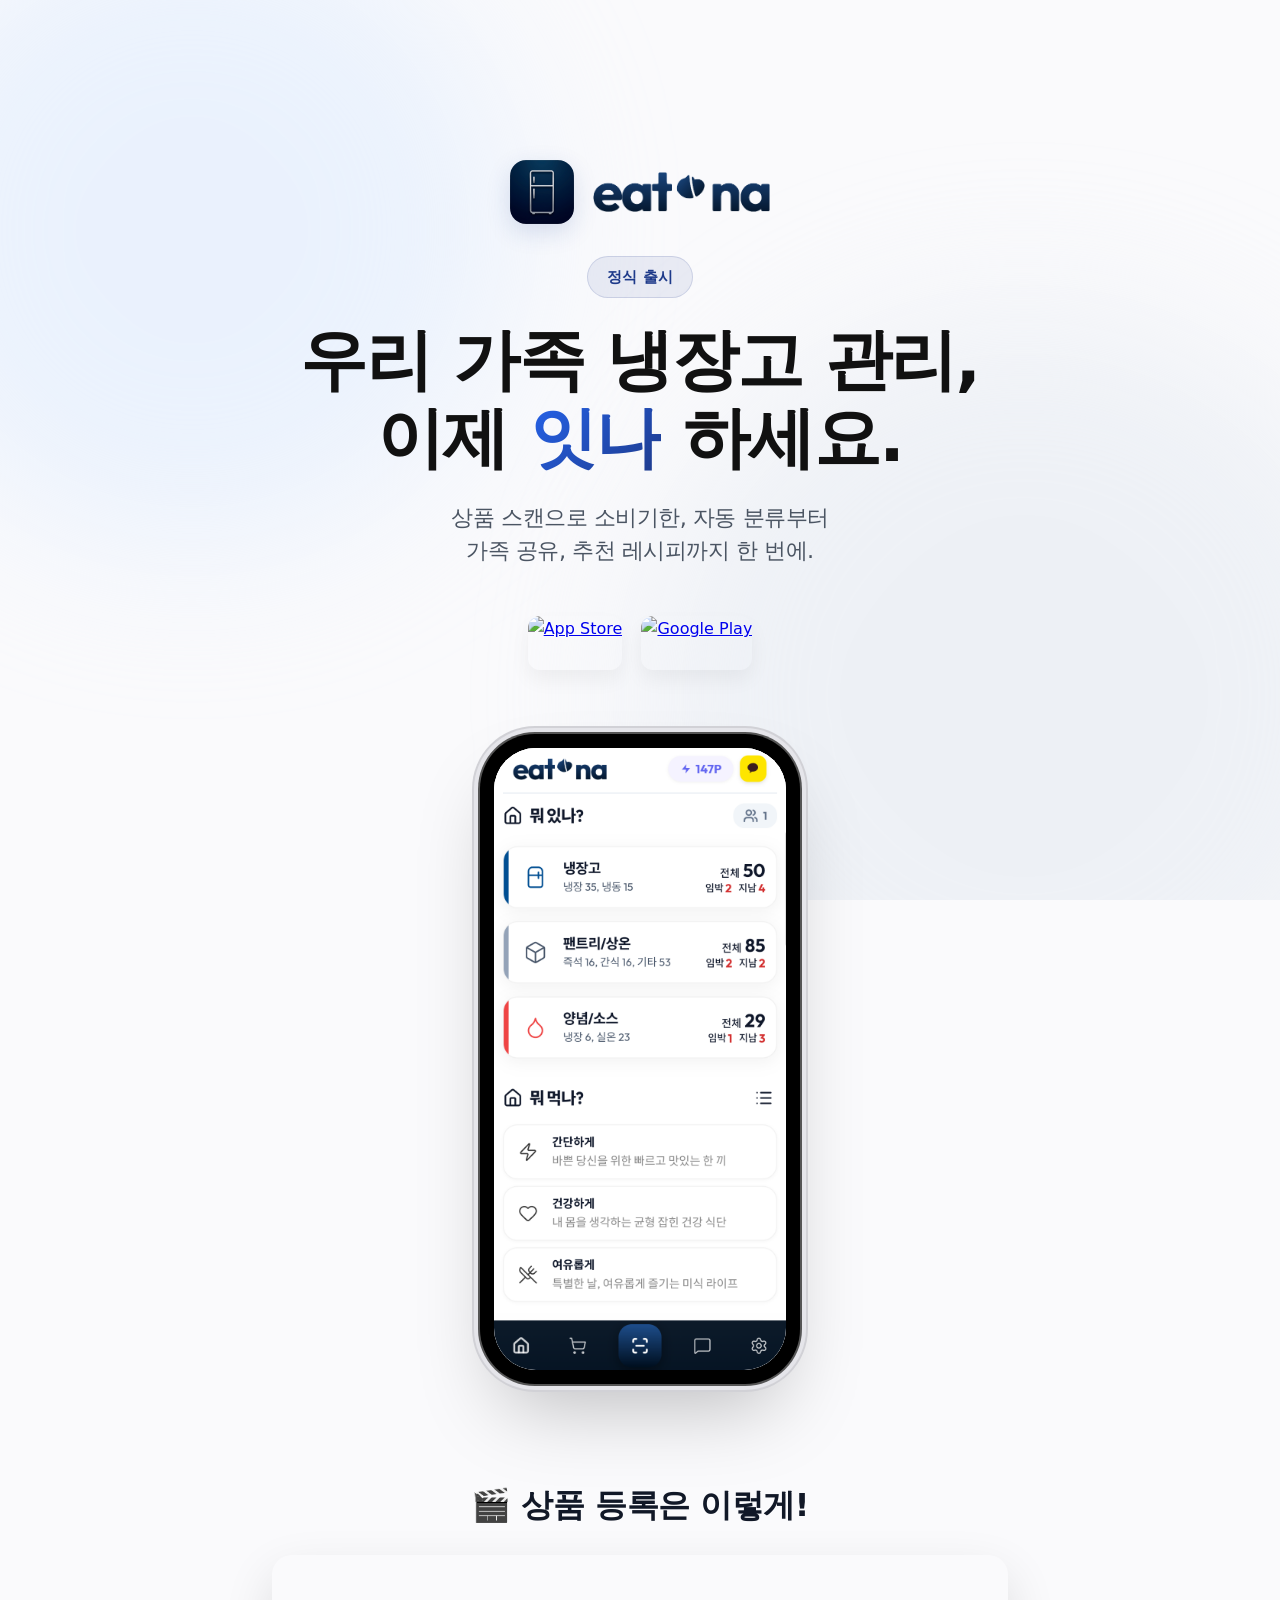
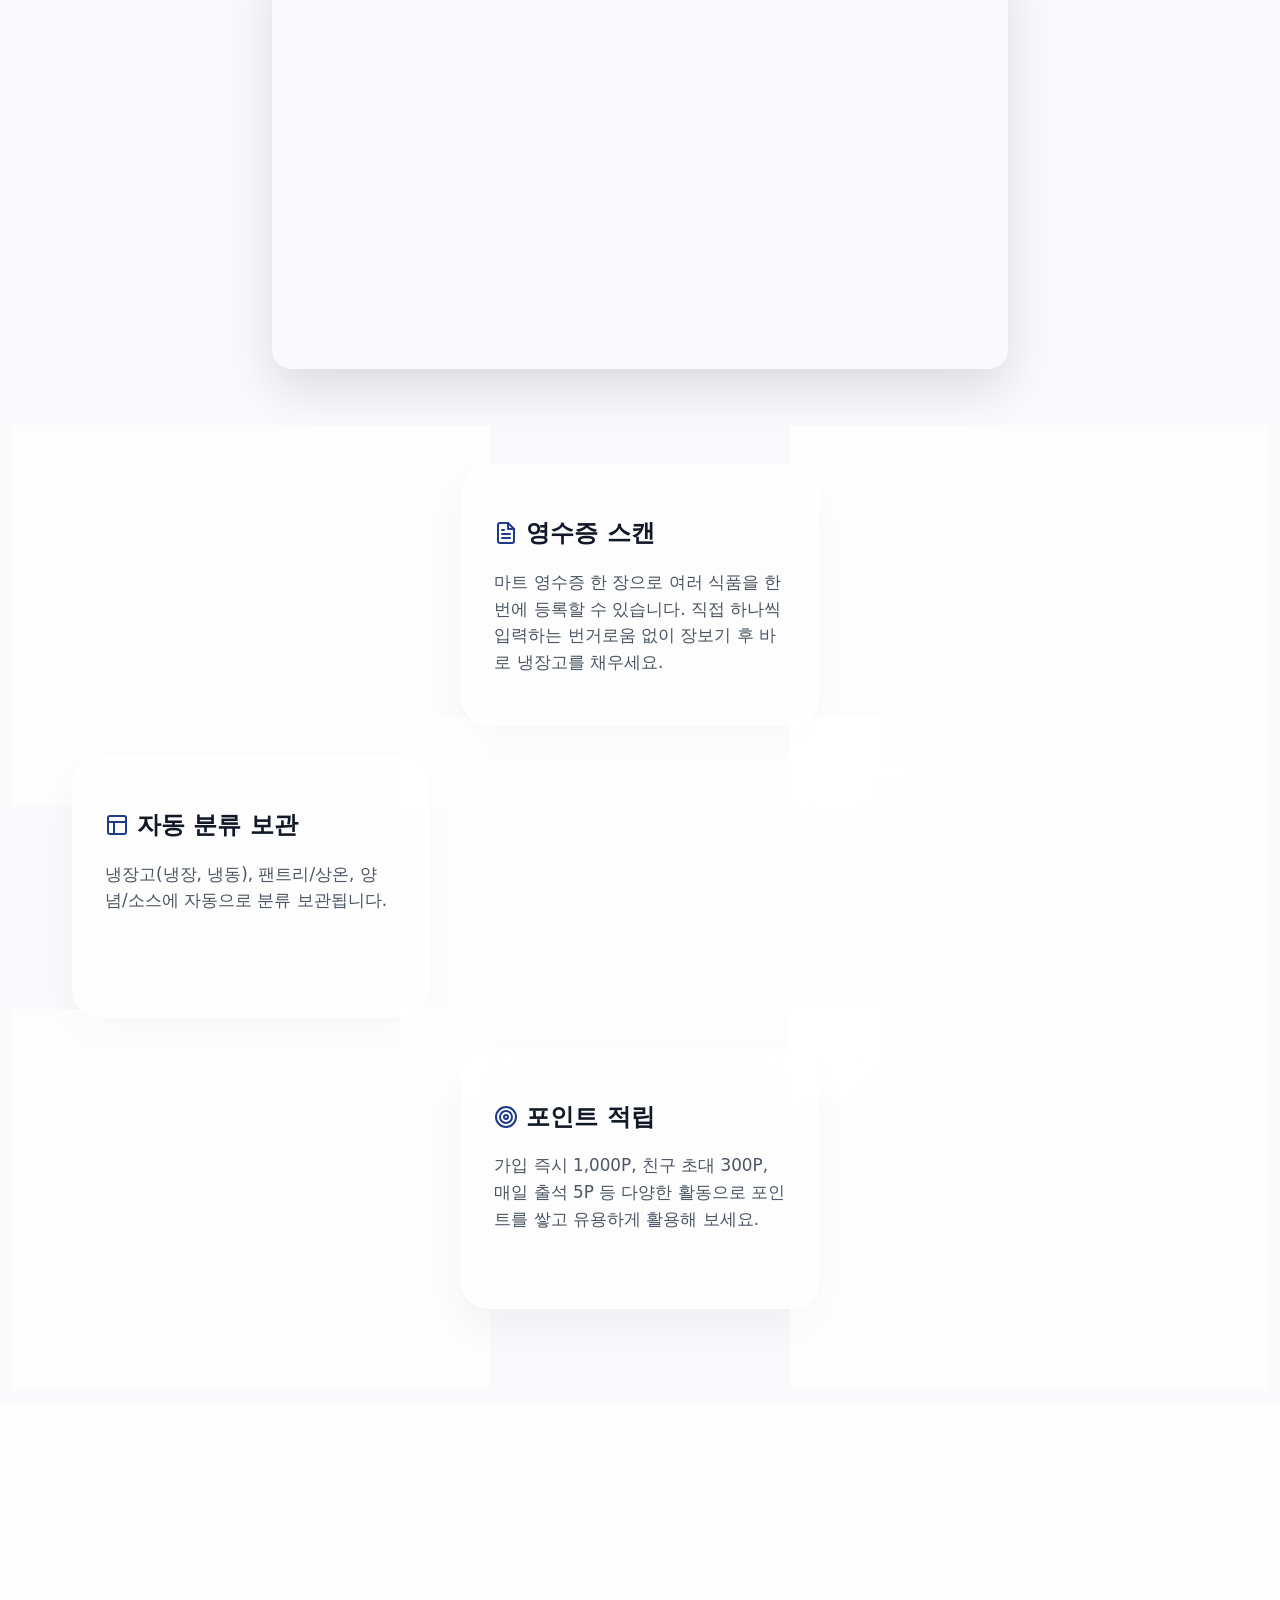
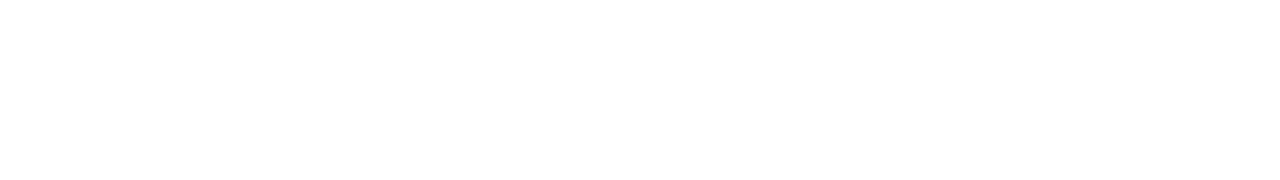
==== commit d20e26ed: "Update: 친구초대 500P→300P, 식구공유 최대 5명→6명" ====
--- a/index.html
+++ b/index.html
@@ -121,11 +121,11 @@
         <!-- Row 3 -->
         <div class="feature-card">
             <h3><svg class="feature-icon" width="28" height="28" viewBox="0 0 24 24" fill="none" stroke="currentColor" stroke-width="2" stroke-linecap="round" stroke-linejoin="round"><path d="M17 21v-2a4 4 0 0 0-4-4H5a4 4 0 0 0-4 4v2"/><circle cx="9" cy="7" r="4"/><path d="M23 21v-2a4 4 0 0 0-3-3.87"/><path d="M16 3.13a4 4 0 0 1 0 7.75"/></svg> 식구 공유</h3>
-            <p>식구 초대 1명은 무료, 최대 5명까지 우리집 냉장고를 공유하세요.</p>
+            <p>식구 초대 1명은 무료, 최대 6명까지 우리집 냉장고를 공유하세요.</p>
         </div>
         <div class="feature-card">
             <h3><svg class="feature-icon" width="28" height="28" viewBox="0 0 24 24" fill="none" stroke="currentColor" stroke-width="2" stroke-linecap="round" stroke-linejoin="round"><circle cx="12" cy="12" r="10"/><circle cx="12" cy="12" r="6"/><circle cx="12" cy="12" r="2"/></svg> 포인트 적립</h3>
-            <p>가입 즉시 1,000P, 친구 초대 500P, 매일 출석 5P 등 다양한 활동으로 포인트를 쌓고 유용하게 활용해 보세요.</p>
+            <p>가입 즉시 1,000P, 친구 초대 300P, 매일 출석 5P 등 다양한 활동으로 포인트를 쌓고 유용하게 활용해 보세요.</p>
         </div>
         <div class="feature-card">
             <h3><svg class="feature-icon" width="28" height="28" viewBox="0 0 24 24" fill="none" stroke="currentColor" stroke-width="2" stroke-linecap="round" stroke-linejoin="round"><path d="M18 8A6 6 0 0 0 6 8c0 7-3 9-3 9h18s-3-2-3-9"/><path d="M13.73 21a2 2 0 0 1-3.46 0"/></svg> 소비기한 알림</h3>
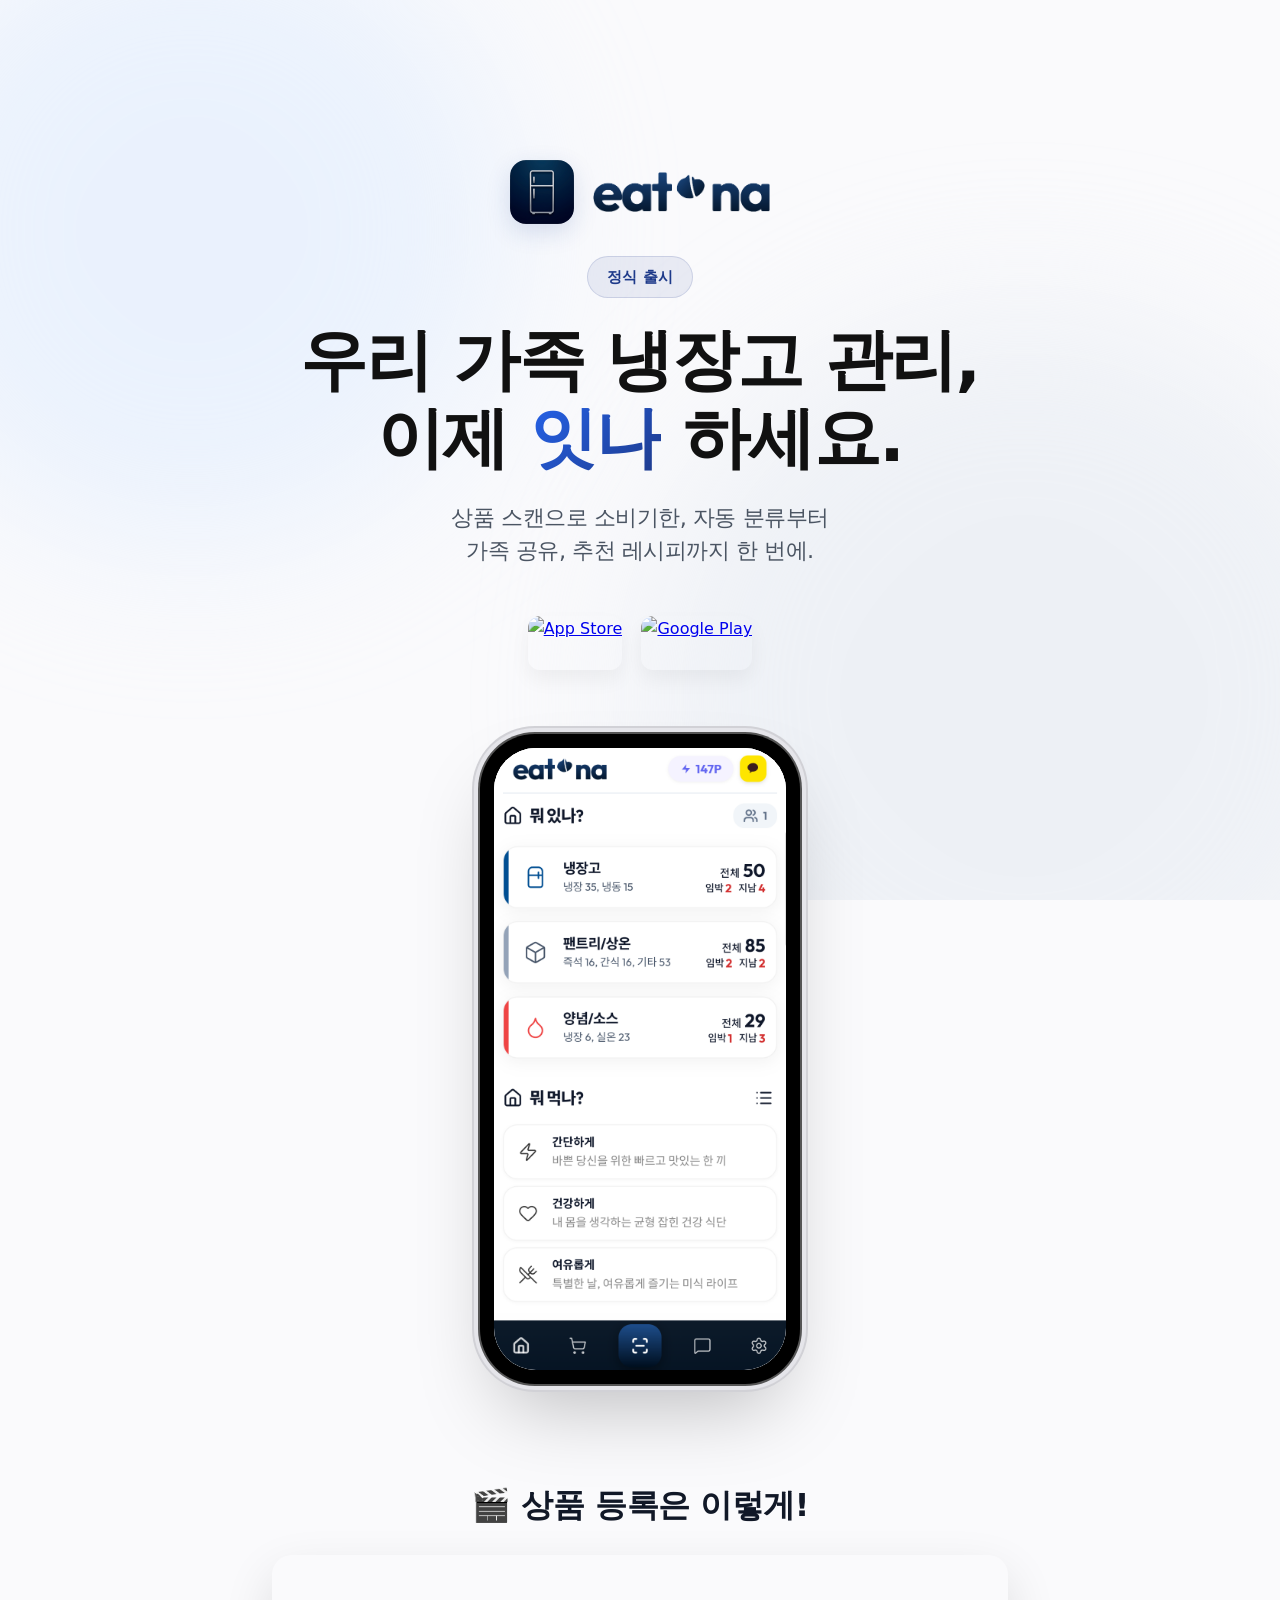
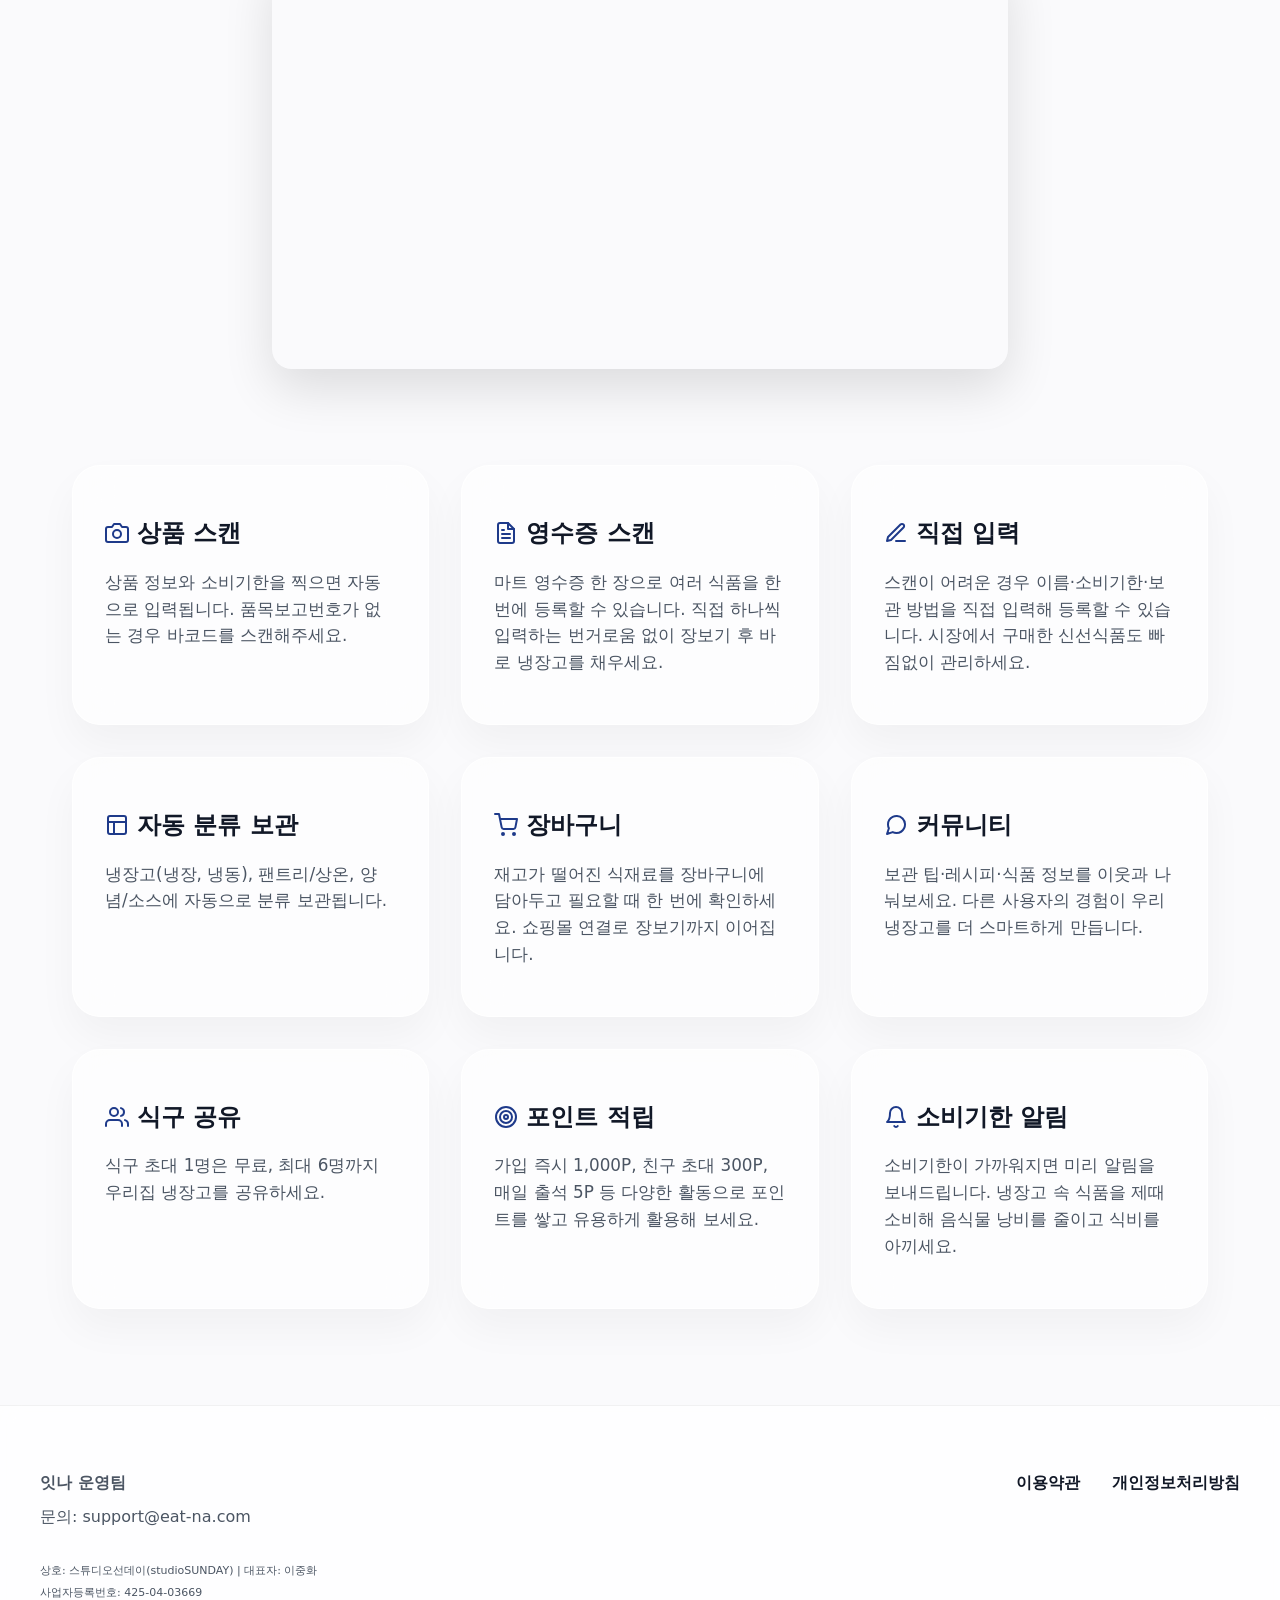
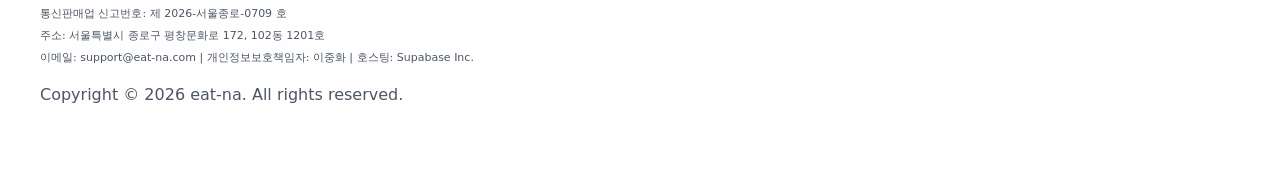
==== commit 4ff3b809: "영상 URL 변경: 등록방법 유튜브 영상 교체" ====
--- a/index.html
+++ b/index.html
@@ -87,7 +87,7 @@
     <section class="video-section">
         <h2 class="video-title">🎬 상품 등록은 이렇게!</h2>
         <div class="video-wrapper">
-            <iframe src="https://www.youtube.com/embed/-f9JmHR--2c?rel=0" title="잇나 상품등록방법" frameborder="0" allow="accelerometer; autoplay; clipboard-write; encrypted-media; gyroscope; picture-in-picture" allowfullscreen></iframe>
+            <iframe src="https://www.youtube.com/embed/osMnws2Ftuk?rel=0" title="잇나 상품등록방법" frameborder="0" allow="accelerometer; autoplay; clipboard-write; encrypted-media; gyroscope; picture-in-picture" allowfullscreen></iframe>
         </div>
     </section>
 
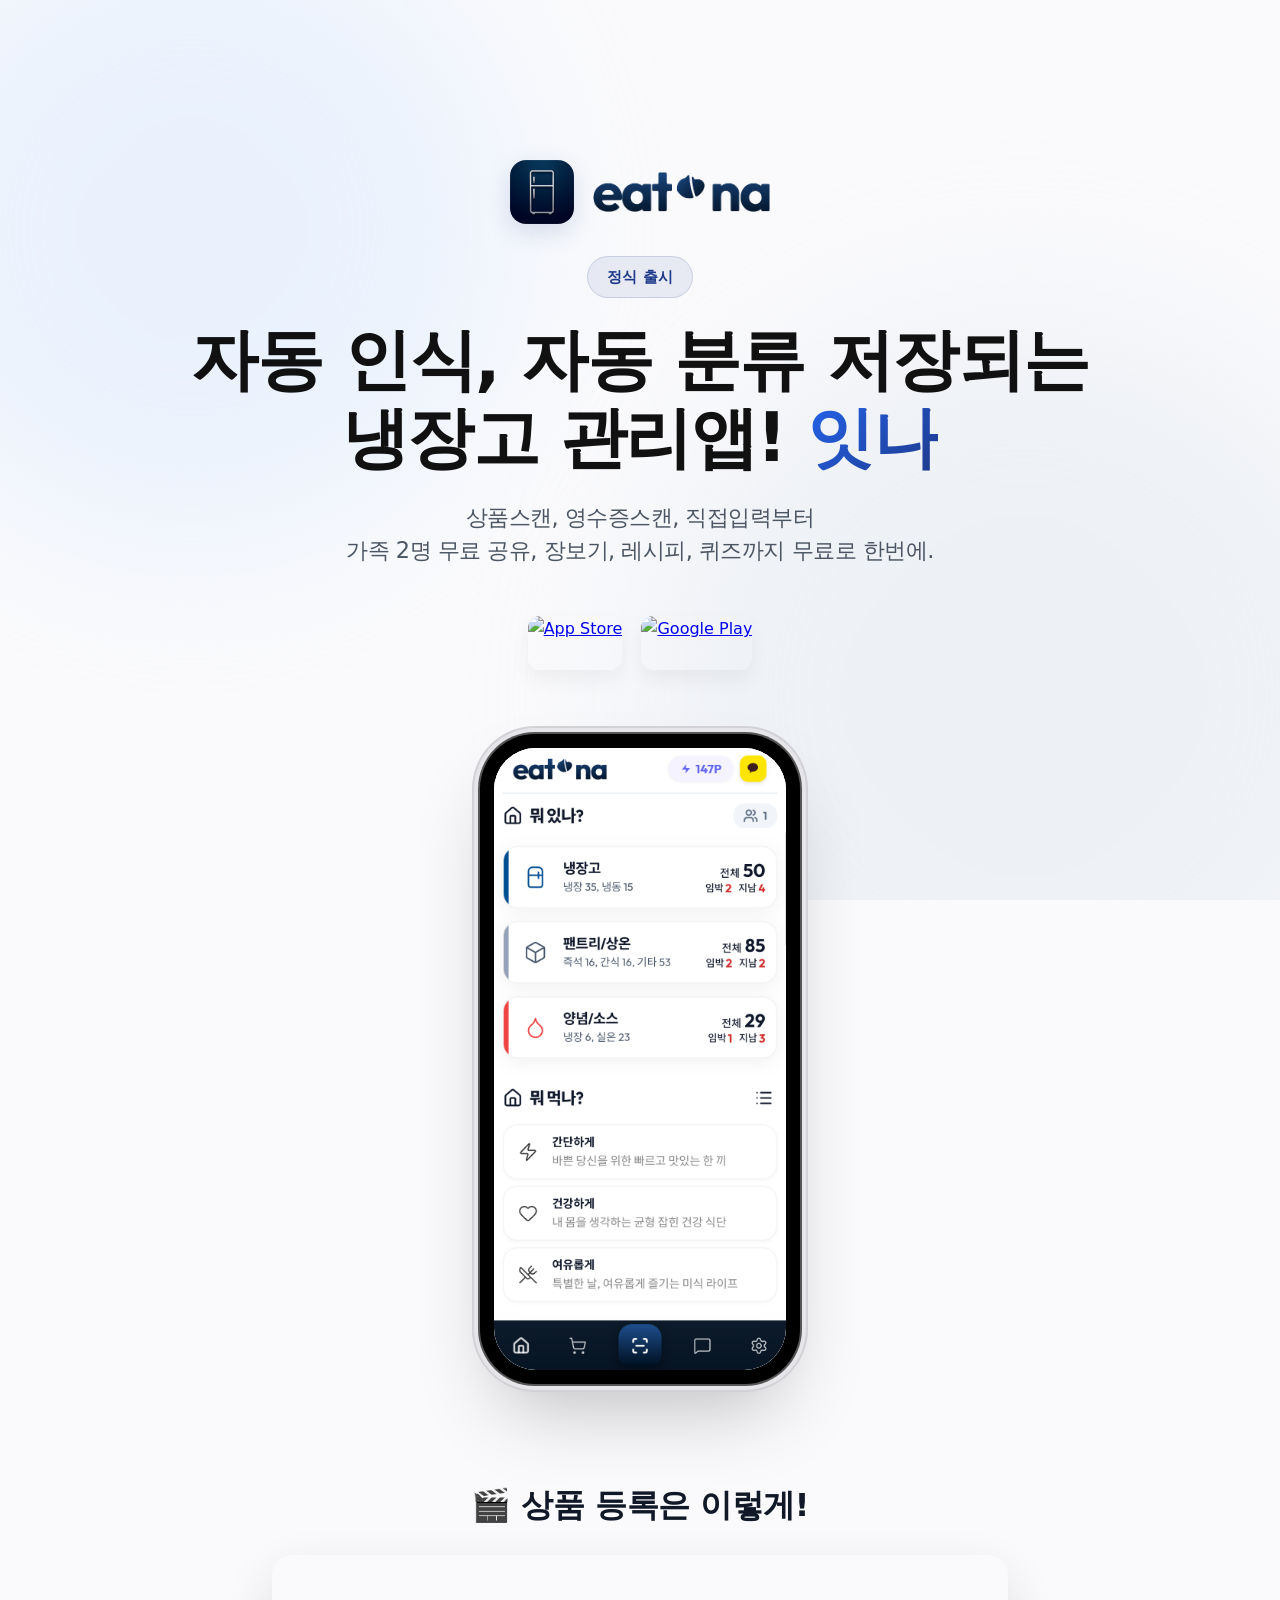
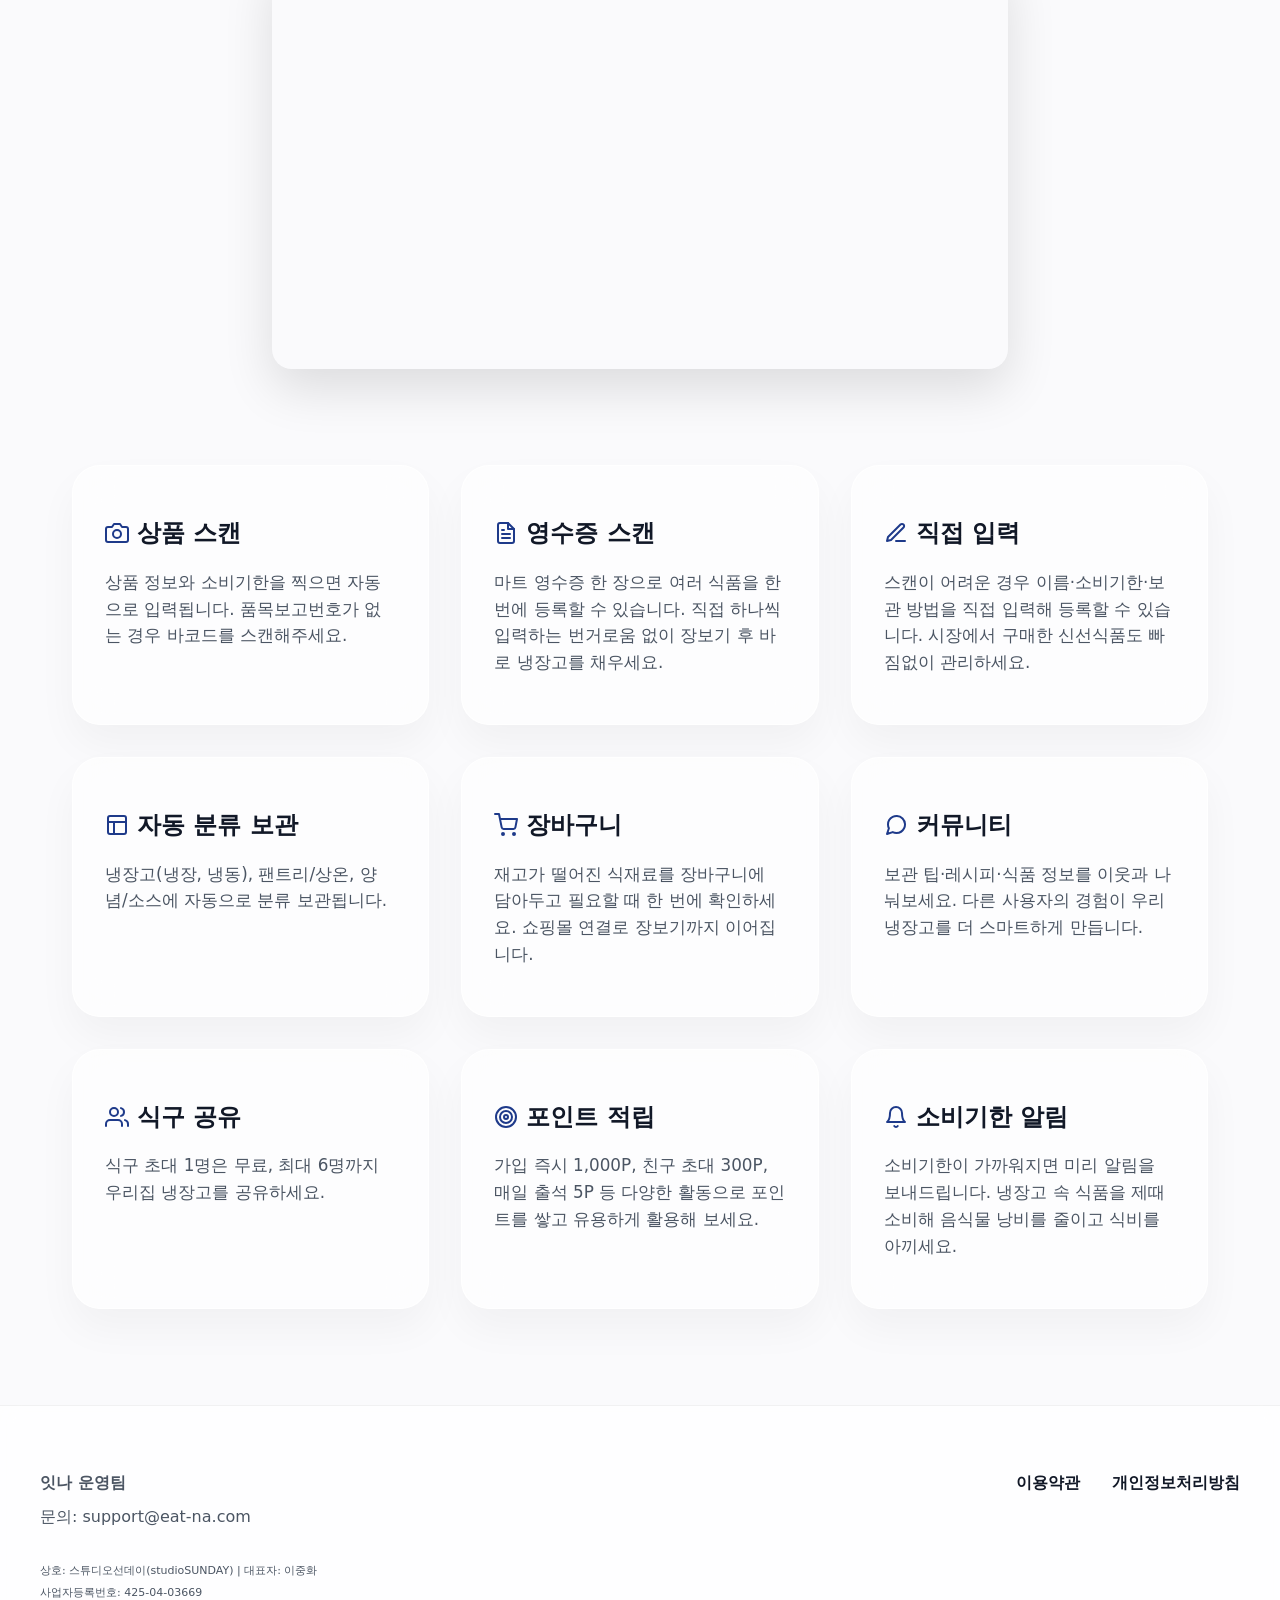
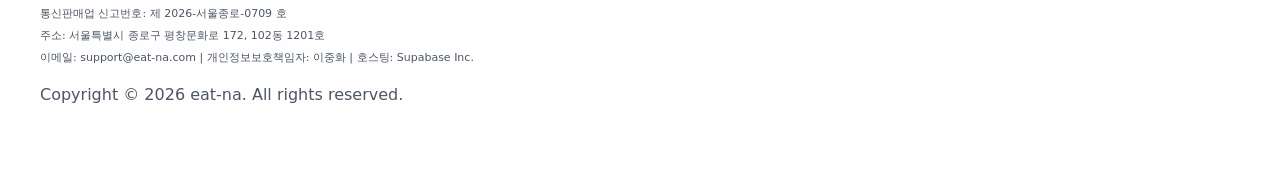
==== commit 66acaa0c: "랜딩페이지: 헤드라인/설명문 텍스트 변경 (자동인식·자동분류 강조, 무료 기능 나열)" ====
--- a/index.html
+++ b/index.html
@@ -20,8 +20,8 @@
                 <img src="assets/logo_text.png" alt="eat-na" class="main-logo-text">
             </div>
             <span class="badge">정식 출시</span>
-            <h1 class="title">우리 가족 냉장고 관리,<br>이제 <span class="highlight">잇나</span> 하세요.</h1>
-            <p class="subtitle">상품 스캔으로 소비기한, 자동 분류부터<br>가족 공유, 추천 레시피까지 한 번에.</p>
+            <h1 class="title">자동 인식, 자동 분류 저장되는<br>냉장고 관리앱! <span class="highlight">잇나</span></h1>
+            <p class="subtitle">상품스캔, 영수증스캔, 직접입력부터<br>가족 2명 무료 공유, 장보기, 레시피, 퀴즈까지 무료로 한번에.</p>
             
             <div class="store-buttons">
                 <a href="https://apps.apple.com/app/%EC%9E%87%EB%82%98-eat-na/id6766769333" class="store-btn apple" target="_blank">
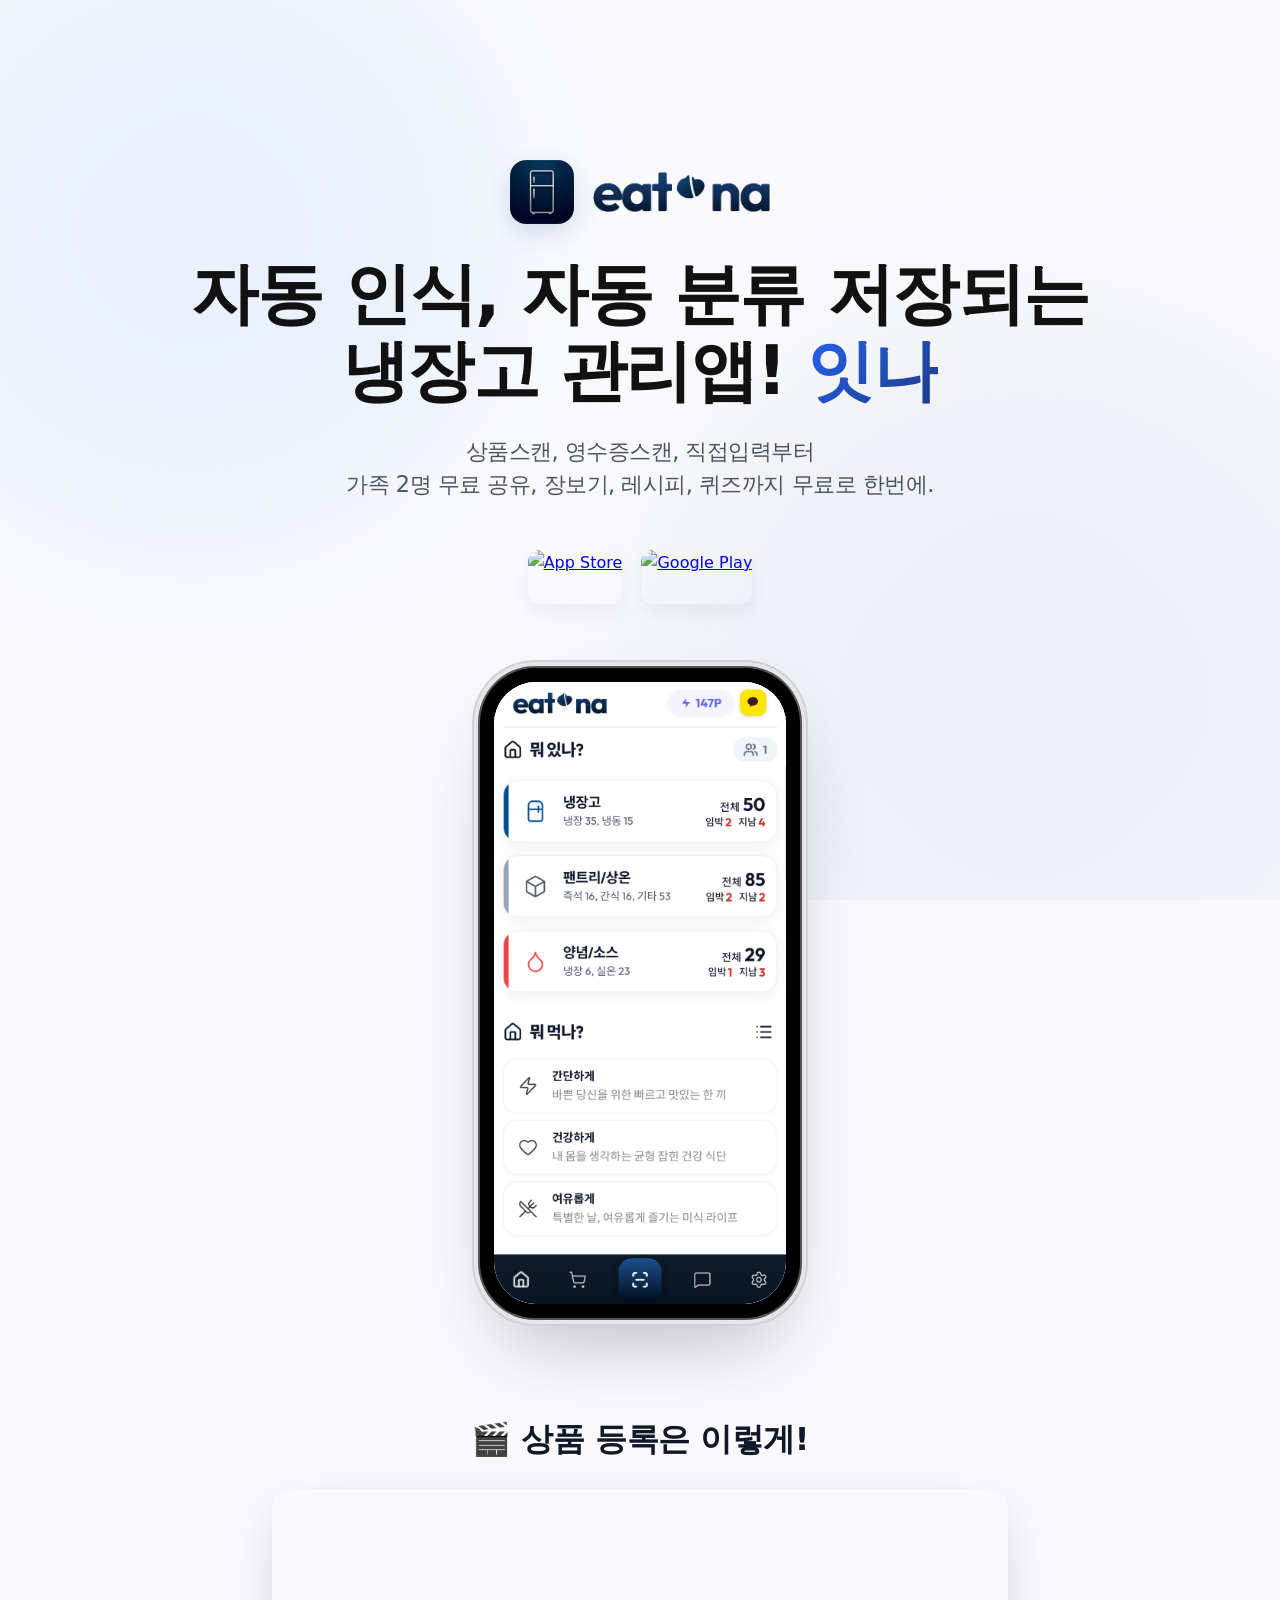
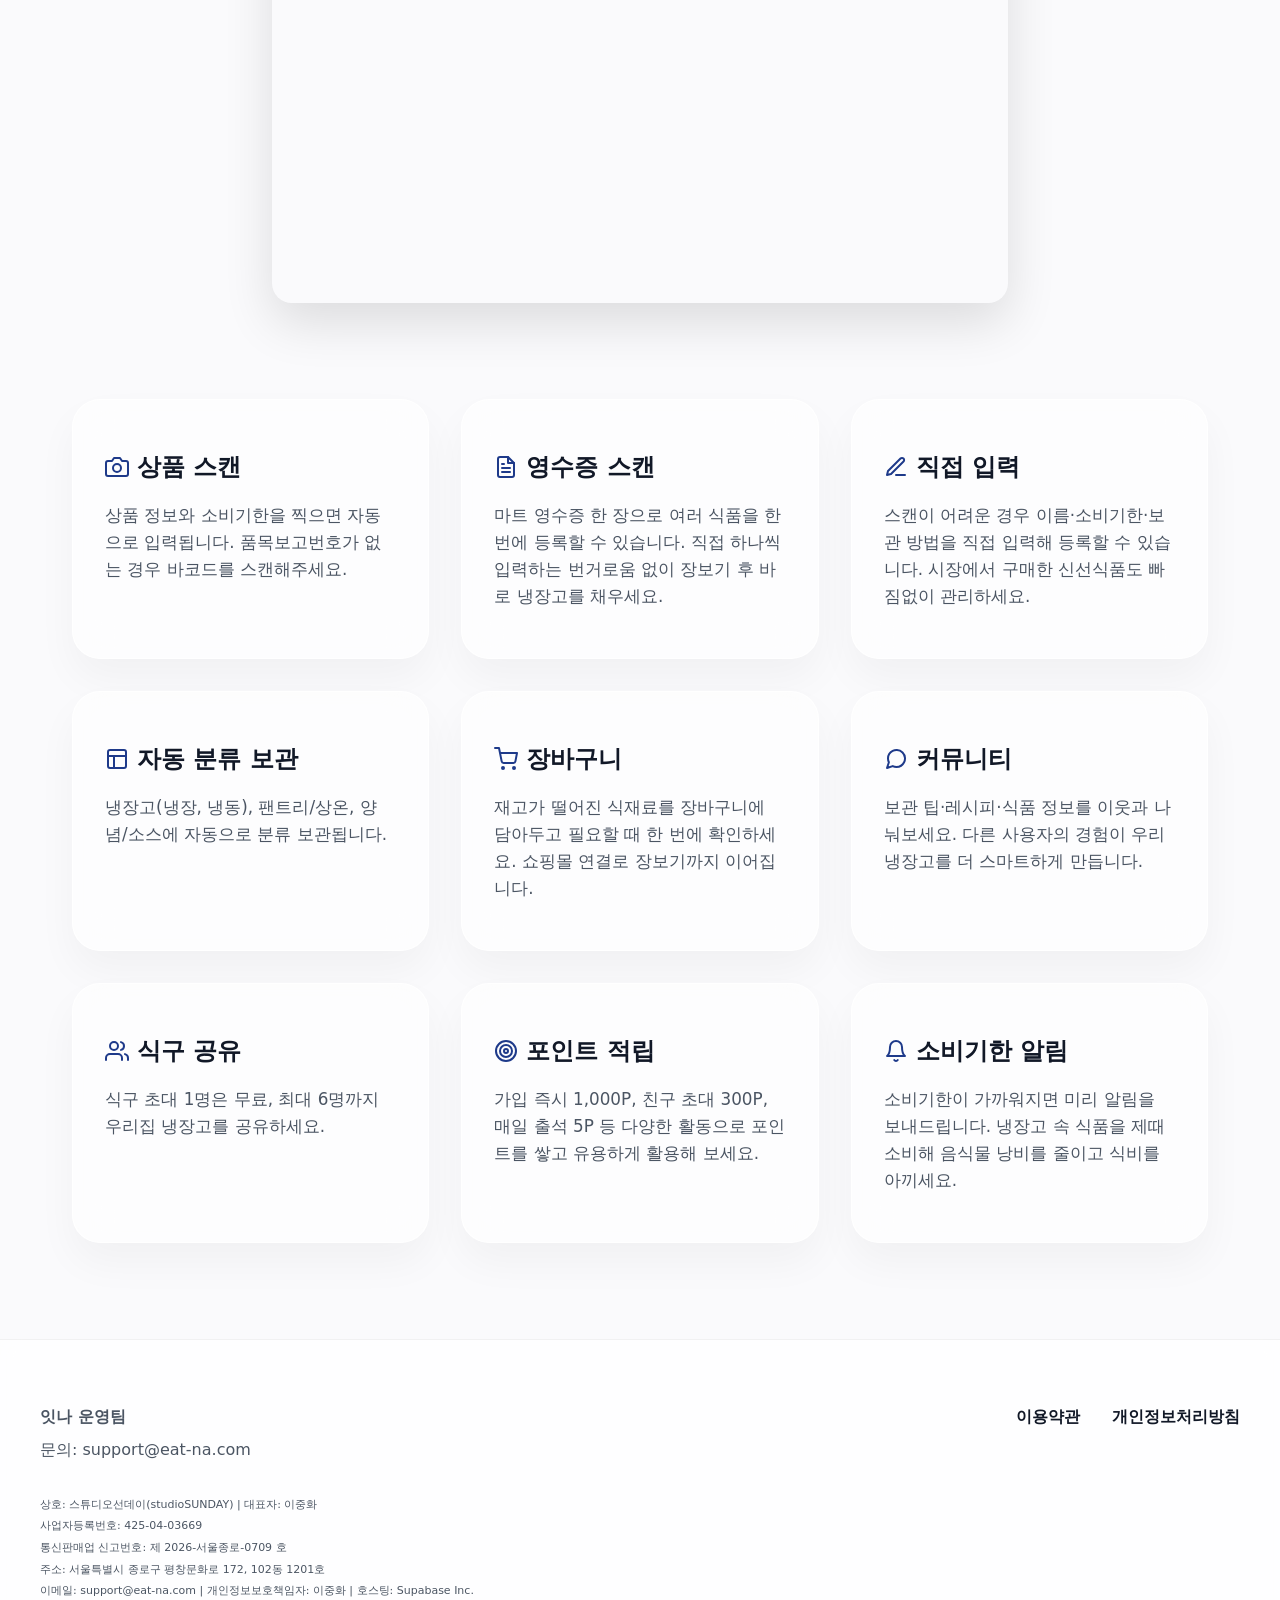
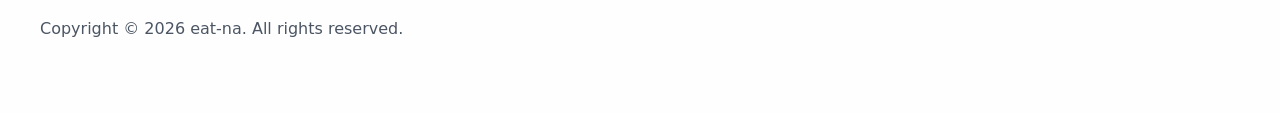
==== commit 89ca9ebb: "feat: add ironsrc.com line and remove release badge" ====
--- a/index.html
+++ b/index.html
@@ -19,12 +19,11 @@
                 <img src="assets/logo.png" alt="잇나 로고" class="main-logo">
                 <img src="assets/logo_text.png" alt="eat-na" class="main-logo-text">
             </div>
-            <span class="badge">정식 출시</span>
             <h1 class="title">자동 인식, 자동 분류 저장되는<br>냉장고 관리앱! <span class="highlight">잇나</span></h1>
             <p class="subtitle">상품스캔, 영수증스캔, 직접입력부터<br>가족 2명 무료 공유, 장보기, 레시피, 퀴즈까지 무료로 한번에.</p>
             
             <div class="store-buttons">
-                <a href="https://apps.apple.com/app/%EC%9E%87%EB%82%98-eat-na/id6766769333" class="store-btn apple" target="_blank">
+                <a href="https://apps.apple.com/kr/app/id6766769333" class="store-btn apple" target="_blank">
                     <img src="https://upload.wikimedia.org/wikipedia/commons/3/3c/Download_on_the_App_Store_Badge.svg" alt="App Store">
                 </a>
                 <a href="https://play.google.com/store/apps/details?id=com.studiosunday.eatna" class="store-btn google" target="_blank">
